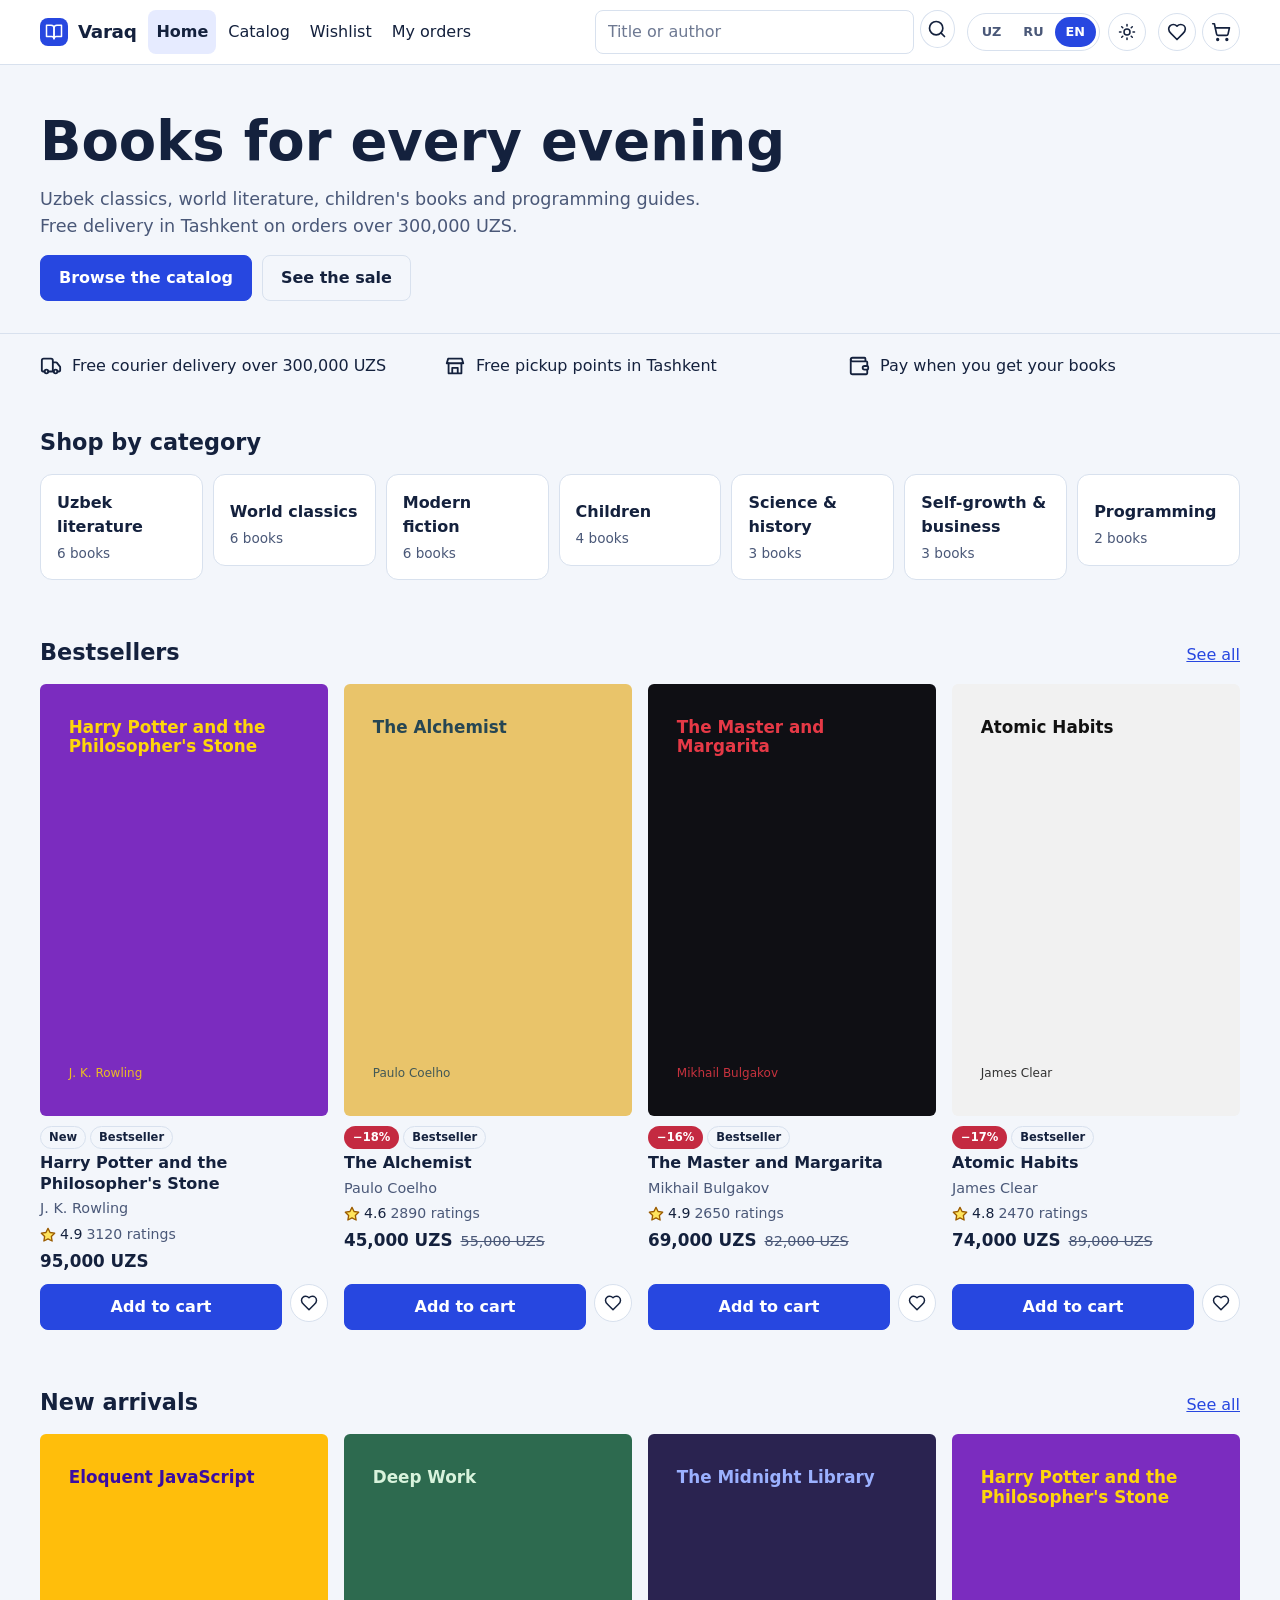
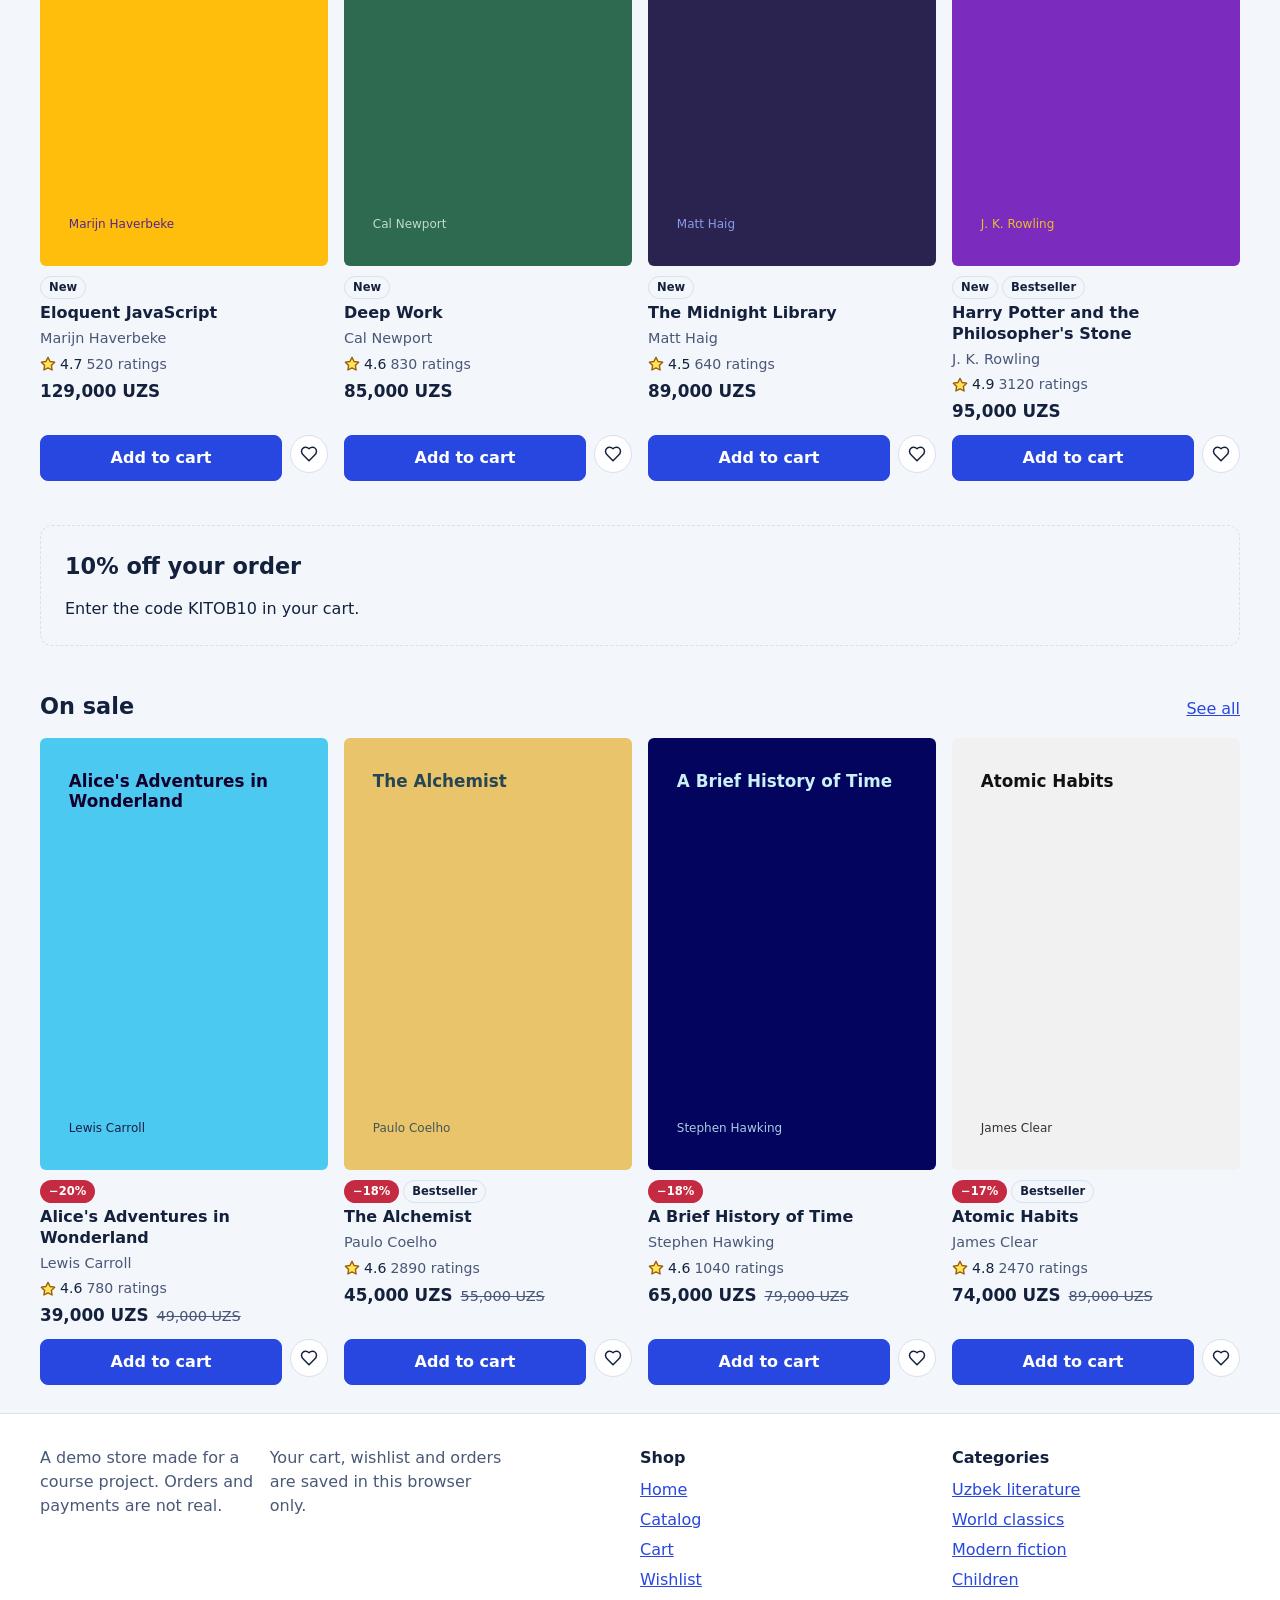
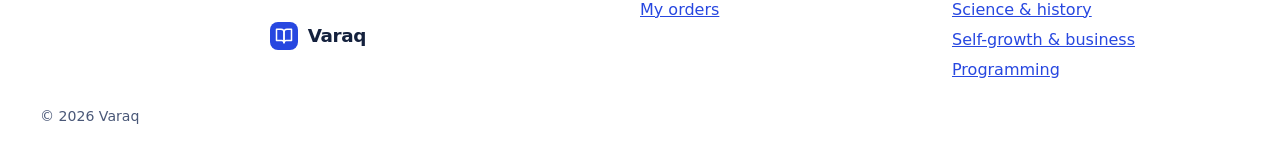
==== index.html @ 7ef41fe3 "Bookstore: 7 pages with catalog, cart, checkout, wishlist and orders (placeholder look)" ====
<!doctype html>
<html lang="en">
<head>
  <meta charset="utf-8">
  <meta name="viewport" content="width=device-width, initial-scale=1">
  <title>Varaq</title>
  <meta name="description" content="">
  <meta name="theme-color" content="#f3f6fb">
  <link rel="icon" href="favicon.svg" type="image/svg+xml">
  <!-- Apply the saved theme before the page is drawn, so it never flashes. -->
  <script>
    window.APP_NS = "bookstore";
    try {
      var savedTheme = localStorage.getItem("bookstore:theme");
      document.documentElement.setAttribute("data-theme", savedTheme || (matchMedia("(prefers-color-scheme: dark)").matches ? "dark" : "light"));
    } catch (e) {}
  </script>
  <link rel="stylesheet" href="css/base.css">
  <link rel="stylesheet" href="css/site.css">
  <script defer src="js/core.js"></script>
  <script defer src="js/lang.js"></script>
  <script defer src="js/books.js"></script>
  <script defer src="js/shop.js"></script>
  <script defer src="js/layout.js"></script>
  <script defer src="js/pages/home.js"></script>
</head>
<body data-page="home">
  <a class="skip-link" href="#main" data-i18n="skip">Skip to content</a>
  <header id="site-header" class="site-header"></header>

  <main id="main" tabindex="-1">
    <section class="hero">
      <div class="container hero-inner">
        <h1 data-i18n="home.heroTitle"></h1>
        <p id="heroText" class="hero-text"></p>
        <div class="hero-actions">
          <a class="btn" href="catalog.html" data-i18n="home.browse"></a>
          <a class="btn btn-ghost" href="catalog.html?sale=1" data-i18n="home.seeSale"></a>
        </div>
      </div>
    </section>

    <section class="container perks" aria-labelledby="perksTitle">
      <h2 id="perksTitle" class="visually-hidden" data-i18n="home.perksTitle"></h2>
      <ul id="perks" class="perk-list"></ul>
    </section>

    <section class="container section" aria-labelledby="catsTitle">
      <h2 id="catsTitle" data-i18n="home.cats"></h2>
      <ul id="cats" class="cat-grid"></ul>
    </section>

    <section class="container section" aria-labelledby="bestTitle">
      <div class="section-head">
        <h2 id="bestTitle" data-i18n="home.best"></h2>
        <a href="catalog.html?sort=popular" aria-describedby="bestTitle" data-i18n="home.seeAll"></a>
      </div>
      <div id="best"></div>
    </section>

    <section class="container section" aria-labelledby="newTitle">
      <div class="section-head">
        <h2 id="newTitle" data-i18n="home.new"></h2>
        <a href="catalog.html?sort=newest" aria-describedby="newTitle" data-i18n="home.seeAll"></a>
      </div>
      <div id="new"></div>
    </section>

    <section class="container section promo" aria-labelledby="promoTitle">
      <h2 id="promoTitle" data-i18n="home.promoTitle"></h2>
      <p id="promoText"></p>
    </section>

    <section class="container section" aria-labelledby="saleTitle">
      <div class="section-head">
        <h2 id="saleTitle" data-i18n="home.sale"></h2>
        <a href="catalog.html?sale=1" aria-describedby="saleTitle" data-i18n="home.seeAll"></a>
      </div>
      <div id="sale"></div>
    </section>

    <section id="recentSection" class="container section" aria-labelledby="recentTitle" hidden>
      <h2 id="recentTitle" data-i18n="home.recent"></h2>
      <div id="recent"></div>
    </section>
  </main>

  <footer id="site-footer" class="site-footer"></footer>
  <div id="toasts" class="toast-host"></div>
</body>
</html>
---- css/base.css ----
/* ==========================================================
   base.css — shared foundation (tokens, reset, controls,
   buttons, form fields, dialog, toast). Reused on every site.
   ========================================================== */

:root {
  --font-display: "Unbounded", "Onest", system-ui, sans-serif;
  --font-body: "Onest", system-ui, -apple-system, "Segoe UI", Roboto, sans-serif;

  --bg: #f3f6fb;
  --surface: #ffffff;
  --ink: #14213d;
  --ink-2: #4a5878;
  --line: #d8e1ee;
  --grid: #e3eaf4;
  --accent: #2747e0;
  --accent-ink: #ffffff;
  --accent-soft: #e6ebff;
  --hl: #ffe45c;
  --hl-ink: #14213d;
  --danger: #c42a41;
  --ok: #12805c;
  --warn: #9a5b00;

  --radius: 12px;
  --radius-sm: 8px;
  --shadow: 0 2px 0 var(--line);
  --ease: cubic-bezier(0.2, 0.7, 0.2, 1);
  color-scheme: light;
}

:root[data-theme="dark"] {
  --bg: #0c1226;
  --surface: #141c36;
  --ink: #e8eeff;
  --ink-2: #9aa8cc;
  --line: #27345c;
  --grid: #162040;
  --accent: #7c9bff;
  --accent-ink: #0c1226;
  --accent-soft: #1d2a55;
  --hl: #ffe45c;
  --hl-ink: #14213d;
  --danger: #ff8091;
  --ok: #4ade9f;
  --warn: #ffc266;
  color-scheme: dark;
}

*,
*::before,
*::after { box-sizing: border-box; }

html { -webkit-text-size-adjust: 100%; }

body {
  margin: 0;
  min-height: 100vh;
  font-family: var(--font-body);
  font-size: 1rem;
  line-height: 1.5;
  color: var(--ink);
  background-color: var(--bg);
  /* notebook grid */
  background-image:
    linear-gradient(var(--grid) 1px, transparent 1px),
    linear-gradient(90deg, var(--grid) 1px, transparent 1px);
  background-size: 28px 28px;
  transition: background-color 0.25s var(--ease), color 0.25s var(--ease);
}

h1, h2, h3, p { margin: 0; }
button, input, select, textarea { font: inherit; color: inherit; }
button { cursor: pointer; }
ul { margin: 0; padding: 0; list-style: none; }

:focus-visible {
  outline: 3px solid var(--accent);
  outline-offset: 2px;
  border-radius: 6px;
}

.visually-hidden {
  position: absolute !important;
  width: 1px; height: 1px;
  margin: -1px; padding: 0;
  overflow: hidden;
  clip: rect(0 0 0 0);
  white-space: nowrap;
  border: 0;
}

.container {
  width: min(100% - 40px, 760px);
  margin-inline: auto;
}

/* ---------- top bar: brand + language + theme ---------- */
.topbar {
  display: flex;
  align-items: center;
  justify-content: space-between;
  gap: 12px;
  padding-block: 18px;
}

.brand {
  font-family: var(--font-display);
  font-weight: 700;
  font-size: 1.15rem;
  letter-spacing: -0.02em;
  display: inline-flex;
  align-items: center;
  gap: 10px;
}

.brand-mark {
  width: 28px; height: 28px;
  display: grid; place-items: center;
  background: var(--accent);
  color: var(--accent-ink);
  border-radius: 8px;
}

.controls { display: flex; align-items: center; gap: 10px; }

.seg {
  display: inline-flex;
  padding: 3px;
  background: var(--surface);
  border: 1.5px solid var(--line);
  border-radius: 999px;
}

.seg button {
  border: 0;
  background: transparent;
  padding: 5px 11px;
  border-radius: 999px;
  font-size: 0.8rem;
  font-weight: 600;
  color: var(--ink-2);
  transition: background-color 0.2s var(--ease), color 0.2s var(--ease);
}

.seg button:hover { color: var(--ink); }

.seg button[aria-pressed="true"] {
  background: var(--accent);
  color: var(--accent-ink);
}

.icon-btn {
  width: 38px; height: 38px;
  display: grid; place-items: center;
  background: var(--surface);
  border: 1.5px solid var(--line);
  border-radius: 50%;
  color: var(--ink);
  transition: border-color 0.2s var(--ease), transform 0.2s var(--ease);
}
.icon-btn:hover { border-color: var(--accent); }
.icon-btn:active { transform: scale(0.94); }

/* theme icon swaps with the active theme */
.icon-btn .i-moon { display: none; }
:root[data-theme="dark"] .icon-btn .i-sun { display: none; }
:root[data-theme="dark"] .icon-btn .i-moon { display: block; }

/* ---------- buttons ---------- */
.btn {
  display: inline-flex;
  align-items: center;
  justify-content: center;
  gap: 8px;
  padding: 10px 18px;
  min-height: 44px;
  border: 1.5px solid var(--accent);
  background: var(--accent);
  color: var(--accent-ink);
  font-weight: 600;
  border-radius: var(--radius-sm);
  transition: transform 0.15s var(--ease), filter 0.2s var(--ease);
}
.btn:hover { filter: brightness(1.08); }
.btn:active { transform: translateY(1px); }

.btn-ghost {
  background: transparent;
  color: var(--ink);
  border-color: var(--line);
}
.btn-ghost:hover { border-color: var(--accent); filter: none; }

.btn-danger-ghost {
  background: transparent;
  color: var(--danger);
  border-color: var(--line);
}
.btn-danger-ghost:hover { border-color: var(--danger); filter: none; }

/* ---------- form fields ---------- */
.field { display: grid; gap: 6px; min-width: 0; }
.field > span, .field > label {
  font-size: 0.85rem;
  font-weight: 600;
  color: var(--ink-2);
}

.input, .select {
  width: 100%;
  min-height: 44px;
  padding: 9px 12px;
  background: var(--surface);
  color: var(--ink);
  border: 1.5px solid var(--line);
  border-radius: var(--radius-sm);
  transition: border-color 0.2s var(--ease), box-shadow 0.2s var(--ease);
}
.input::placeholder { color: var(--ink-2); opacity: 0.8; }
.input:hover, .select:hover { border-color: var(--ink-2); }
.input:focus-visible, .select:focus-visible {
  outline: none;
  border-color: var(--accent);
  box-shadow: 0 0 0 3px var(--accent-soft);
}
.input[aria-invalid="true"] { border-color: var(--danger); }

.field-error {
  min-height: 1.2em;
  font-size: 0.85rem;
  color: var(--danger);
  font-weight: 500;
}

/* ---------- dialog ---------- */
dialog {
  width: min(92vw, 480px);
  padding: 22px;
  color: var(--ink);
  background: var(--surface);
  border: 1.5px solid var(--line);
  border-radius: 16px;
  box-shadow: 0 24px 60px rgba(8, 14, 40, 0.35);
}
dialog::backdrop { background: rgba(8, 14, 40, 0.55); }
dialog[open] { animation: pop 0.22s var(--ease); }
@keyframes pop {
  from { opacity: 0; transform: translateY(8px) scale(0.98); }
  to { opacity: 1; transform: none; }
}

/* ---------- toast ---------- */
.toast-host {
  position: fixed;
  inset: auto 0 20px 0;
  display: grid;
  justify-items: center;
  gap: 8px;
  padding-inline: 16px;
  pointer-events: none;
  z-index: 50;
}
.toast {
  display: inline-flex;
  align-items: center;
  gap: 14px;
  padding: 10px 12px 10px 16px;
  background: var(--ink);
  color: var(--bg);
  border-radius: 10px;
  font-size: 0.92rem;
  pointer-events: auto;
  box-shadow: 0 10px 30px rgba(8, 14, 40, 0.3);
  animation: pop 0.22s var(--ease);
}
.toast button {
  background: transparent;
  border: 0;
  padding: 4px 8px;
  font-weight: 700;
  color: var(--hl);
  border-radius: 6px;
}

@media (prefers-reduced-motion: reduce) {
  *, *::before, *::after {
    animation-duration: 0.001ms !important;
    transition-duration: 0.001ms !important;
  }
}
---- css/site.css ----
/* ==========================================================
   site.css — PLACEHOLDER LAYOUT for the bookstore.
   Only structure (grids, spacing, responsive behaviour) so every page is
   usable and testable. Colours, fonts and the real look come from the
   design brief later; base.css tokens are placeholders too.
   ========================================================== */

body { background-image: none; }

.container { width: min(100% - 32px, 1200px); }
.page { padding-block: 24px 56px; }
.page h1 { font-size: clamp(1.6rem, 4vw, 2.2rem); margin-bottom: 16px; }
.hint { font-size: 0.88rem; color: var(--ink-2); }
a { color: var(--accent); }
.btn { text-decoration: none; }
.btn:disabled { opacity: 0.5; cursor: not-allowed; filter: none; }
.btn-block { width: 100%; }
.btn-small { min-height: 36px; padding: 6px 12px; font-size: 0.9rem; }
.btn-danger { background: var(--danger); border-color: var(--danger); color: #fff; }
.icon-btn:disabled { opacity: 0.45; cursor: not-allowed; }
fieldset { border: 0; margin: 0; padding: 0; min-width: 0; }
legend { font-weight: 700; padding: 0; margin-bottom: 8px; }

.skip-link {
  position: absolute; left: 12px; top: -60px; z-index: 100;
  padding: 10px 14px; background: var(--accent); color: var(--accent-ink); border-radius: 8px;
}
.skip-link:focus { top: 12px; }

/* ---------- header ---------- */
.site-header { border-bottom: 1px solid var(--line); background: var(--surface); position: sticky; top: 0; z-index: 20; }
/* Small phones: brand + cart/menu, then search; menu opens nav + language/theme.
   From 480px: language/theme move up into the first row.
   From 960px: everything in one row, no menu button. */
.header-bar {
  display: grid; grid-template-columns: auto 1fr; grid-template-areas: "brand tools" "search search" "nav nav" "prefs prefs";
  align-items: center; gap: 10px 12px; padding-block: 10px;
}
.brand { grid-area: brand; text-decoration: none; color: var(--ink); }
.header-search { grid-area: search; display: flex; gap: 6px; }
.header-search .input { min-height: 40px; }
.header-tools { grid-area: tools; display: flex; justify-content: flex-end; align-items: center; gap: 6px; }
.header-prefs { grid-area: prefs; display: none; align-items: center; gap: 8px; }
.menu-open .header-prefs { display: flex; }
@media (min-width: 480px) {
  .header-bar { grid-template-columns: auto 1fr auto; grid-template-areas: "brand prefs tools" "search search search" "nav nav nav"; }
  .header-prefs, .menu-open .header-prefs { display: flex; justify-content: flex-end; }
}
.badge-link { position: relative; text-decoration: none; }
.badge {
  position: absolute; top: -4px; right: -4px; min-width: 18px; height: 18px; padding: 0 5px;
  border-radius: 9px; background: var(--accent); color: var(--accent-ink); font-size: 0.7rem; font-weight: 700;
  display: grid; place-items: center;
}
.badge:empty { display: none; }
.badge-link[aria-current="page"] { border-color: var(--accent); }

#themeToggle .icon-moon { display: none; }
:root[data-theme="dark"] #themeToggle .icon-sun { display: none; }
:root[data-theme="dark"] #themeToggle .icon-moon { display: block; }
.menu-btn .icon-x { display: none; }
.menu-open .menu-btn .icon-menu { display: none; }
.menu-open .menu-btn .icon-x { display: block; }
.site-nav { display: none; grid-area: nav; }
.menu-open .site-nav { display: block; }
.site-nav ul { display: grid; gap: 2px; }
.site-nav a { display: block; padding: 10px 8px; text-decoration: none; color: var(--ink); border-radius: 8px; }
.site-nav a[aria-current="page"] { font-weight: 700; background: var(--accent-soft); }

@media (min-width: 960px) {
  .header-bar { grid-template-columns: auto auto 1fr auto auto; grid-template-areas: "brand nav search prefs tools"; }
  .site-nav { display: block; }
  .site-nav ul { display: flex; gap: 4px; }
  .menu-btn { display: none; }
  .header-search { max-width: 360px; justify-self: end; width: 100%; }
}

/* ---------- footer ---------- */
.site-footer { border-top: 1px solid var(--line); background: var(--surface); padding-block: 32px 20px; }
.footer-grid { display: grid; gap: 24px; }
.footer-grid h2 { font-size: 1rem; margin-bottom: 8px; }
.footer-grid ul { display: grid; gap: 6px; }
.footer-about { display: grid; gap: 8px; color: var(--ink-2); max-width: 46ch; }
.footer-copy { margin-top: 24px; color: var(--ink-2); font-size: 0.88rem; }
@media (min-width: 720px) { .footer-grid { grid-template-columns: 2fr 1fr 1fr; } }

/* ---------- covers and cards ---------- */
.cover {
  aspect-ratio: 2 / 3; display: flex; flex-direction: column; justify-content: space-between;
  padding: 12% 10%; background: var(--c1); color: var(--c2); border-radius: 6px; overflow: hidden;
  font-weight: 700; line-height: 1.15;
}
.cover-title { font-size: 1.05rem; overflow-wrap: anywhere; }
.cover-author { font-size: 0.75rem; font-weight: 500; opacity: 0.85; }
.cover-sm { width: 64px; padding: 8px; border-radius: 4px; }
.cover-sm .cover-title { font-size: 0.55rem; }
.cover-sm .cover-author { display: none; }
.cover-lg .cover-title { font-size: clamp(1.3rem, 4vw, 1.9rem); }
.cover-lg .cover-author { font-size: 0.95rem; }

.book-grid { display: grid; grid-template-columns: repeat(auto-fill, minmax(160px, 1fr)); gap: 20px 16px; }
.book-row { grid-template-columns: repeat(2, minmax(0, 1fr)); }
@media (min-width: 720px) { .book-row { grid-template-columns: repeat(4, minmax(0, 1fr)); } }
.card { display: flex; flex-direction: column; gap: 10px; height: 100%; }
.card-cover, .line-cover { display: block; text-decoration: none; }
.card-body { display: grid; gap: 4px; flex: 1; align-content: start; }
.card-title { font-size: 1rem; line-height: 1.3; }
.card-title a { color: var(--ink); text-decoration: none; }
.card-title a:hover { text-decoration: underline; }
.card-author { color: var(--ink-2); font-size: 0.9rem; }
.card-actions { display: flex; gap: 8px; }
.card-actions .btn-add { flex: 1; padding-inline: 10px; }
.btn-add.is-in-cart { background: transparent; color: var(--accent); }
.btn-wish.is-on .icon-heart { fill: currentColor; color: var(--danger); }

.rating { display: flex; align-items: center; gap: 4px; font-size: 0.88rem; }
.rating .icon-star { fill: var(--hl); color: var(--warn); }
.rating-count { color: var(--ink-2); }
.price { display: flex; flex-wrap: wrap; align-items: baseline; gap: 8px; }
.price-now { font-weight: 700; font-size: 1.05rem; }
.price-old { color: var(--ink-2); font-size: 0.9rem; }
.tags { display: flex; flex-wrap: wrap; gap: 4px; }
.tag { font-size: 0.72rem; font-weight: 700; padding: 2px 8px; border-radius: 999px; border: 1px solid var(--line); }
.tag-sale { background: var(--danger); color: #fff; border-color: transparent; }

/* ---------- home ---------- */
.hero { padding-block: 48px 32px; border-bottom: 1px solid var(--line); }
.hero-inner { display: grid; gap: 16px; justify-items: start; }
.hero h1 { font-size: clamp(2rem, 7vw, 3.4rem); line-height: 1.05; }
.hero-text { font-size: 1.1rem; color: var(--ink-2); max-width: 60ch; }
.hero-actions { display: flex; flex-wrap: wrap; gap: 10px; }
.perks { padding-block: 20px; }
.perk-list { display: grid; gap: 12px; }
.perk-list li { display: flex; gap: 10px; align-items: center; }
@media (min-width: 720px) { .perk-list { grid-template-columns: repeat(3, 1fr); } }
.section { padding-block: 28px; }
.section h2 { font-size: 1.4rem; margin-bottom: 14px; }
.section-head { display: flex; justify-content: space-between; align-items: baseline; gap: 12px; }
.cat-grid { display: grid; grid-template-columns: repeat(auto-fill, minmax(150px, 1fr)); gap: 10px; }
.cat-tile {
  display: grid; gap: 4px; padding: 16px; min-height: 92px; align-content: end;
  border: 1.5px solid var(--line); border-radius: var(--radius); text-decoration: none; color: var(--ink); background: var(--surface);
}
.cat-tile:hover { border-color: var(--accent); }
.cat-name { font-weight: 700; }
.cat-count { font-size: 0.85rem; color: var(--ink-2); }
.promo { border: 1.5px dashed var(--line); border-radius: var(--radius); padding: 24px; margin-block: 16px; }

/* ---------- catalog ---------- */
.catalog { display: grid; gap: 16px; }
.filters { display: none; }
.filters-open .filters { display: block; }
.filters-title { font-size: 1.1rem; margin-bottom: 12px; }
.filter-form { display: grid; gap: 20px; }
.check-list { display: grid; gap: 6px; }
.check { display: flex; align-items: center; gap: 8px; min-height: 32px; cursor: pointer; }
.check input { width: 18px; height: 18px; accent-color: var(--accent); margin: 0; flex: none; }
.check-count { margin-left: auto; color: var(--ink-2); font-size: 0.85rem; }
.price-range { display: grid; grid-template-columns: 1fr 1fr; gap: 10px; }
.count-pill:not(:empty) { min-width: 22px; padding: 0 6px; border-radius: 11px; background: var(--accent); color: var(--accent-ink); font-size: 0.78rem; }
.results-bar { display: flex; flex-wrap: wrap; justify-content: space-between; align-items: end; gap: 12px; margin-bottom: 16px; }
.results-count { font-weight: 600; }
.sort-field { min-width: 200px; }
.pager { display: flex; flex-wrap: wrap; justify-content: center; gap: 6px; margin-top: 28px; }
.pager-num[aria-current="page"] { background: var(--accent); color: var(--accent-ink); border-color: var(--accent); }
.empty { display: grid; gap: 12px; justify-items: start; padding: 32px 0; }
@media (min-width: 900px) {
  .catalog { grid-template-columns: 250px 1fr; align-items: start; gap: 32px; }
  .filters-toggle { display: none; }
  .filters { display: block; position: sticky; top: 90px; }
}

/* ---------- book page ---------- */
.crumbs ol { display: flex; flex-wrap: wrap; gap: 6px; list-style: none; padding: 0; margin: 0 0 20px; font-size: 0.9rem; }
.crumbs li + li::before { content: "/"; margin-right: 6px; color: var(--ink-2); }
.crumbs [aria-current] { color: var(--ink-2); }
.book-layout { display: grid; gap: 24px; }
.book-cover { max-width: min(240px, 70%); }
.book-info { display: grid; gap: 10px; align-content: start; }
.book-title { font-size: clamp(1.6rem, 5vw, 2.4rem); line-height: 1.1; margin: 0; }
.book-author { font-size: 1.1rem; color: var(--ink-2); }
.book-info .price-now { font-size: 1.5rem; }
.save { color: var(--ok); font-weight: 600; }
.stock { font-weight: 600; }
.stock.is-low { color: var(--warn); }
.stock.is-out { color: var(--danger); }
.stock.is-ok { color: var(--ok); }
.buy-box { display: flex; flex-wrap: wrap; align-items: end; gap: 12px; margin-top: 6px; }
.stepper { display: flex; align-items: center; gap: 6px; }
.qty-input { width: 64px; text-align: center; }
.in-cart-note:empty { display: none; }
.book-perks { display: grid; gap: 8px; margin-top: 8px; color: var(--ink-2); }
.book-perks li { display: flex; gap: 8px; align-items: center; }
.book-more { display: grid; gap: 24px; margin-top: 32px; }
.book-more h2 { font-size: 1.25rem; margin-bottom: 10px; }
.book-about p { max-width: 65ch; font-size: 1.05rem; }
.book-details dl, .order-facts { display: grid; gap: 8px; margin: 0; }
.book-details dl > div, .order-facts > div { display: grid; grid-template-columns: minmax(0, 8rem) minmax(0, 1fr); gap: 12px; }
.book-details dt, .order-facts dt { color: var(--ink-2); }
.book-details dd, .order-facts dd { margin: 0; }
@media (min-width: 720px) {
  .book-layout { grid-template-columns: 300px 1fr; gap: 40px; }
  .book-cover { max-width: 300px; }
  .book-more { grid-template-columns: 2fr 1fr; }
}

/* ---------- cart and checkout ---------- */
.notice { padding: 12px 14px; border: 1.5px solid var(--warn); border-radius: var(--radius-sm); margin-bottom: 16px; }
.notice-ok { border-color: var(--ok); }
.cart-layout, .checkout-layout { display: grid; grid-template-columns: minmax(0, 1fr); gap: 28px; }
.promo-row .input { min-width: 0; }
.items-title { font-size: 1.1rem; margin-bottom: 12px; }
.cart-lines { display: grid; gap: 0; border-top: 1px solid var(--line); }
.cart-line {
  display: grid; grid-template-columns: 64px 1fr auto; grid-template-areas: "cover info remove" "cover stepper total";
  gap: 8px 14px; padding-block: 16px; border-bottom: 1px solid var(--line); align-items: center;
}
.line-cover { grid-area: cover; align-self: start; }
.line-info { grid-area: info; display: grid; gap: 2px; }
.line-title { font-size: 1rem; }
.line-title a { color: var(--ink); text-decoration: none; }
.line-author, .line-each { font-size: 0.88rem; color: var(--ink-2); }
.cart-line .stepper { grid-area: stepper; }
.line-total { grid-area: total; font-weight: 700; text-align: right; }
.line-remove { grid-area: remove; justify-self: end; }
/* Narrow phones: the stepper goes under the cover so the total fits. */
@media (max-width: 560px) {
  .cart-line { grid-template-areas: "cover info remove" "stepper stepper total"; }
}
.back-link { display: inline-block; margin-top: 16px; }
.summary { display: grid; gap: 14px; align-content: start; padding: 20px; border: 1.5px solid var(--line); border-radius: var(--radius); background: var(--surface); }
.summary h2 { font-size: 1.2rem; }
.free-bar progress { width: 100%; height: 8px; accent-color: var(--accent); }
.free-yes { display: flex; gap: 6px; align-items: center; color: var(--ok); font-weight: 600; }
.promo-form { display: grid; gap: 6px; }
.promo-form label { font-weight: 600; font-size: 0.9rem; }
.promo-row { display: flex; gap: 8px; }
.field-msg.is-error { color: var(--danger); }
.field-msg.is-ok { color: var(--ok); }
.applied-promo:empty { display: none; }
.applied-inner { display: grid; gap: 6px; justify-items: start; }
.warn { color: var(--warn); }
.totals { display: grid; gap: 8px; margin: 0; }
.totals > div { display: flex; justify-content: space-between; gap: 12px; }
.totals dd { margin: 0; font-weight: 600; }
.totals .is-total { padding-top: 10px; border-top: 1px solid var(--line); font-size: 1.15rem; font-weight: 700; }
.mini-lines { display: grid; gap: 8px; }
.mini-lines li { display: grid; grid-template-columns: minmax(0, 1fr) auto auto; gap: 10px; font-size: 0.92rem; }
.book-details dd, .order-facts dd, .mini-title { overflow-wrap: anywhere; }
.mini-qty { color: var(--ink-2); }
.mini-total { text-align: right; min-width: 7ch; }
@media (min-width: 900px) {
  .cart-layout, .checkout-layout { grid-template-columns: minmax(0, 1fr) 360px; align-items: start; gap: 40px; }
  .summary { position: sticky; top: 90px; }
}

.co-form { display: grid; gap: 28px; }
.co-section { display: grid; gap: 14px; }
.co-section > legend { font-size: 1.2rem; }
.radio-group { display: grid; gap: 8px; }
.radio-card {
  display: grid; grid-template-columns: auto 1fr auto; gap: 12px; align-items: center;
  padding: 12px 14px; border: 1.5px solid var(--line); border-radius: var(--radius-sm); cursor: pointer;
}
.radio-card:has(input:checked) { border-color: var(--accent); background: var(--accent-soft); }
.radio-card:has(input:disabled) { opacity: 0.55; cursor: not-allowed; }
.radio-card input { width: 18px; height: 18px; accent-color: var(--accent); margin: 0; }
.rc-main { display: grid; gap: 2px; }
.rc-name { font-weight: 600; }
.rc-price { font-weight: 700; white-space: nowrap; }
textarea.input { resize: vertical; }
.error-summary { padding: 14px 16px; border: 2px solid var(--danger); border-radius: var(--radius-sm); }
.error-summary p { font-weight: 700; margin-bottom: 6px; }
.error-summary ul { list-style: disc; padding-left: 20px; display: grid; gap: 4px; }
.done { display: grid; gap: 14px; justify-items: start; padding-block: 24px; }
.done h2 { font-size: 1.6rem; }

/* ---------- wishlist and orders ---------- */
.page-head { display: flex; flex-wrap: wrap; align-items: baseline; gap: 4px 16px; }
.page-sub { color: var(--ink-2); }
.page-actions { margin-bottom: 20px; }
.orders { display: grid; grid-template-columns: minmax(0, 1fr); gap: 16px; margin-bottom: 20px; }
.order { display: grid; gap: 14px; padding: 18px; border: 1.5px solid var(--line); border-radius: var(--radius); background: var(--surface); }
.order.is-new { border-color: var(--ok); }
.order-head { display: flex; flex-wrap: wrap; align-items: baseline; gap: 4px 14px; }
.order-head h2 { font-size: 1.15rem; }
.order-date { color: var(--ink-2); font-size: 0.9rem; }
.status { margin-left: auto; font-weight: 700; font-size: 0.85rem; padding: 2px 10px; border-radius: 999px; border: 1.5px solid currentColor; }
.status-processing { color: var(--warn); }
.status-shipping { color: var(--accent); }
.status-delivered { color: var(--ok); }
.status-cancelled { color: var(--ink-2); }
.order-actions { display: flex; flex-wrap: wrap; gap: 8px; }
.dialog-actions { display: flex; justify-content: flex-end; gap: 8px; margin-top: 18px; }
dialog h2 { font-size: 1.2rem; margin-bottom: 8px; }

/* Hidden must win over display rules above. */
[hidden] { display: none !important; }
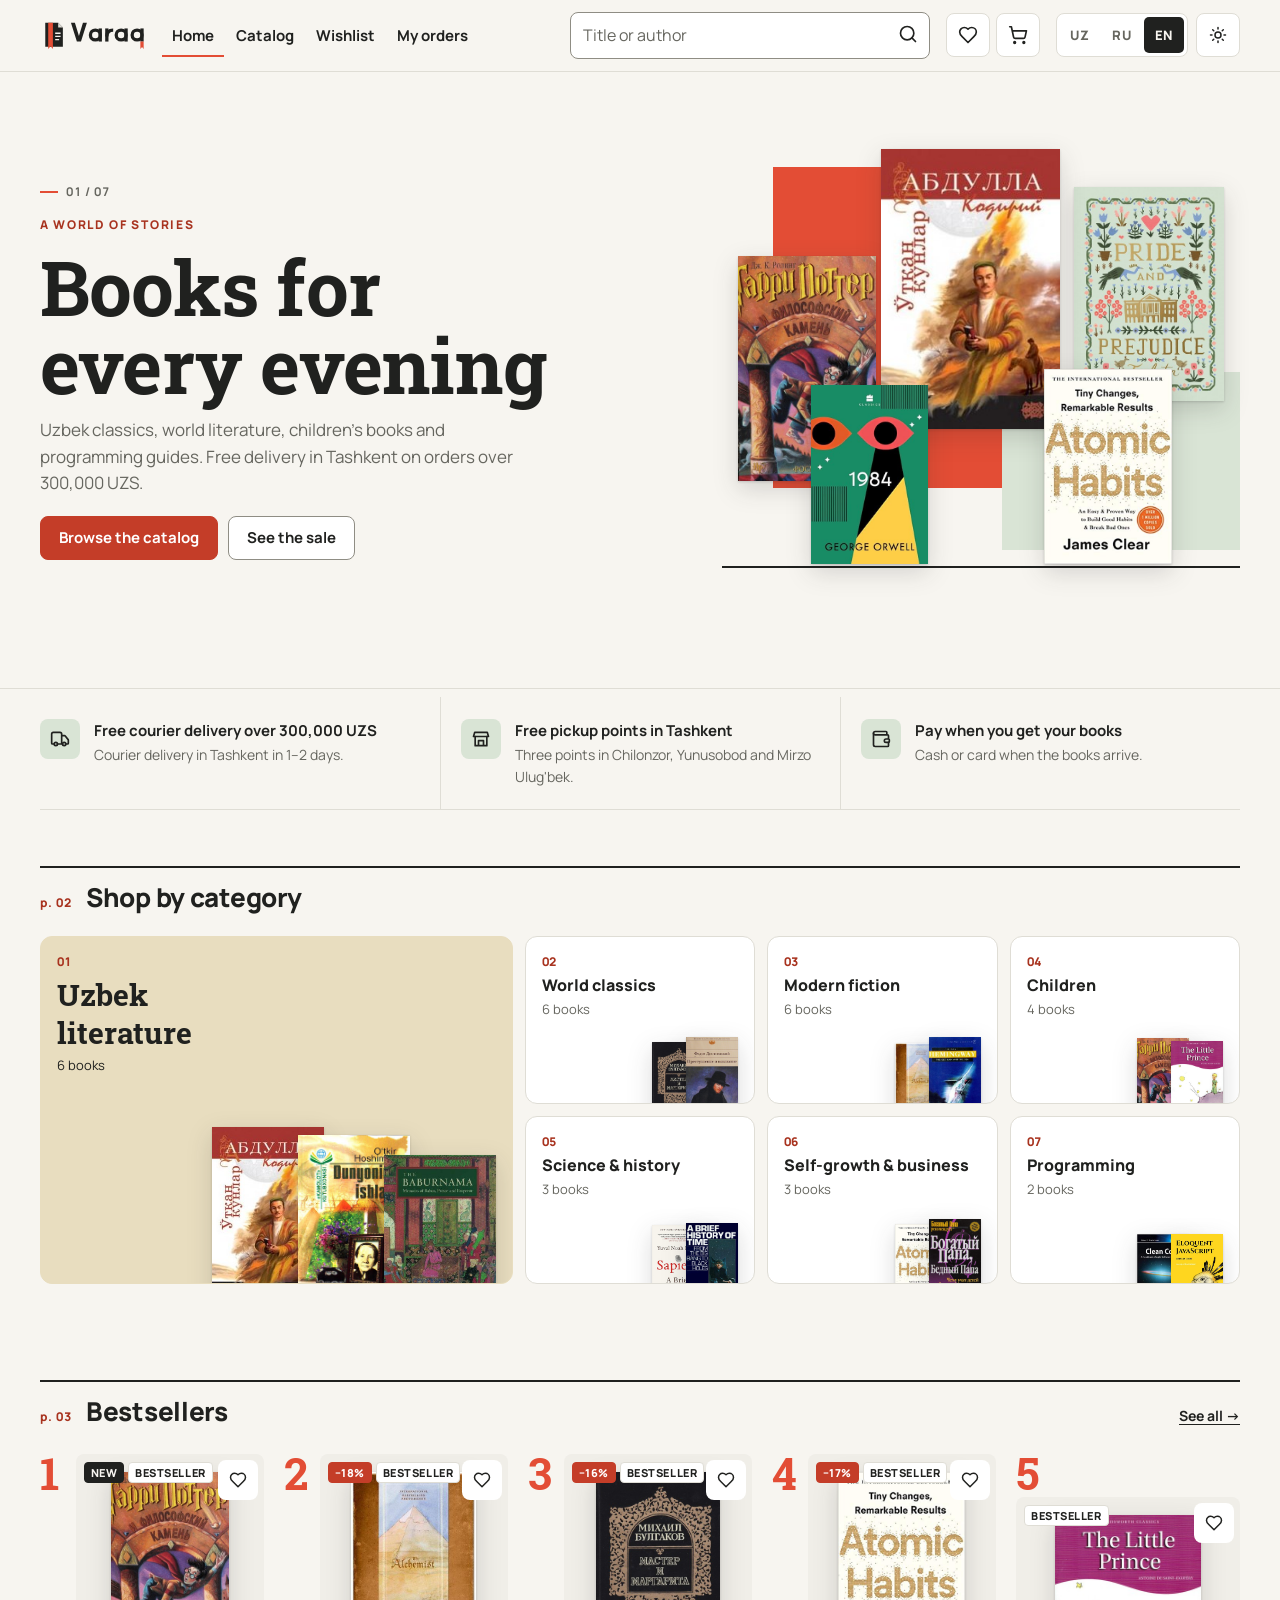
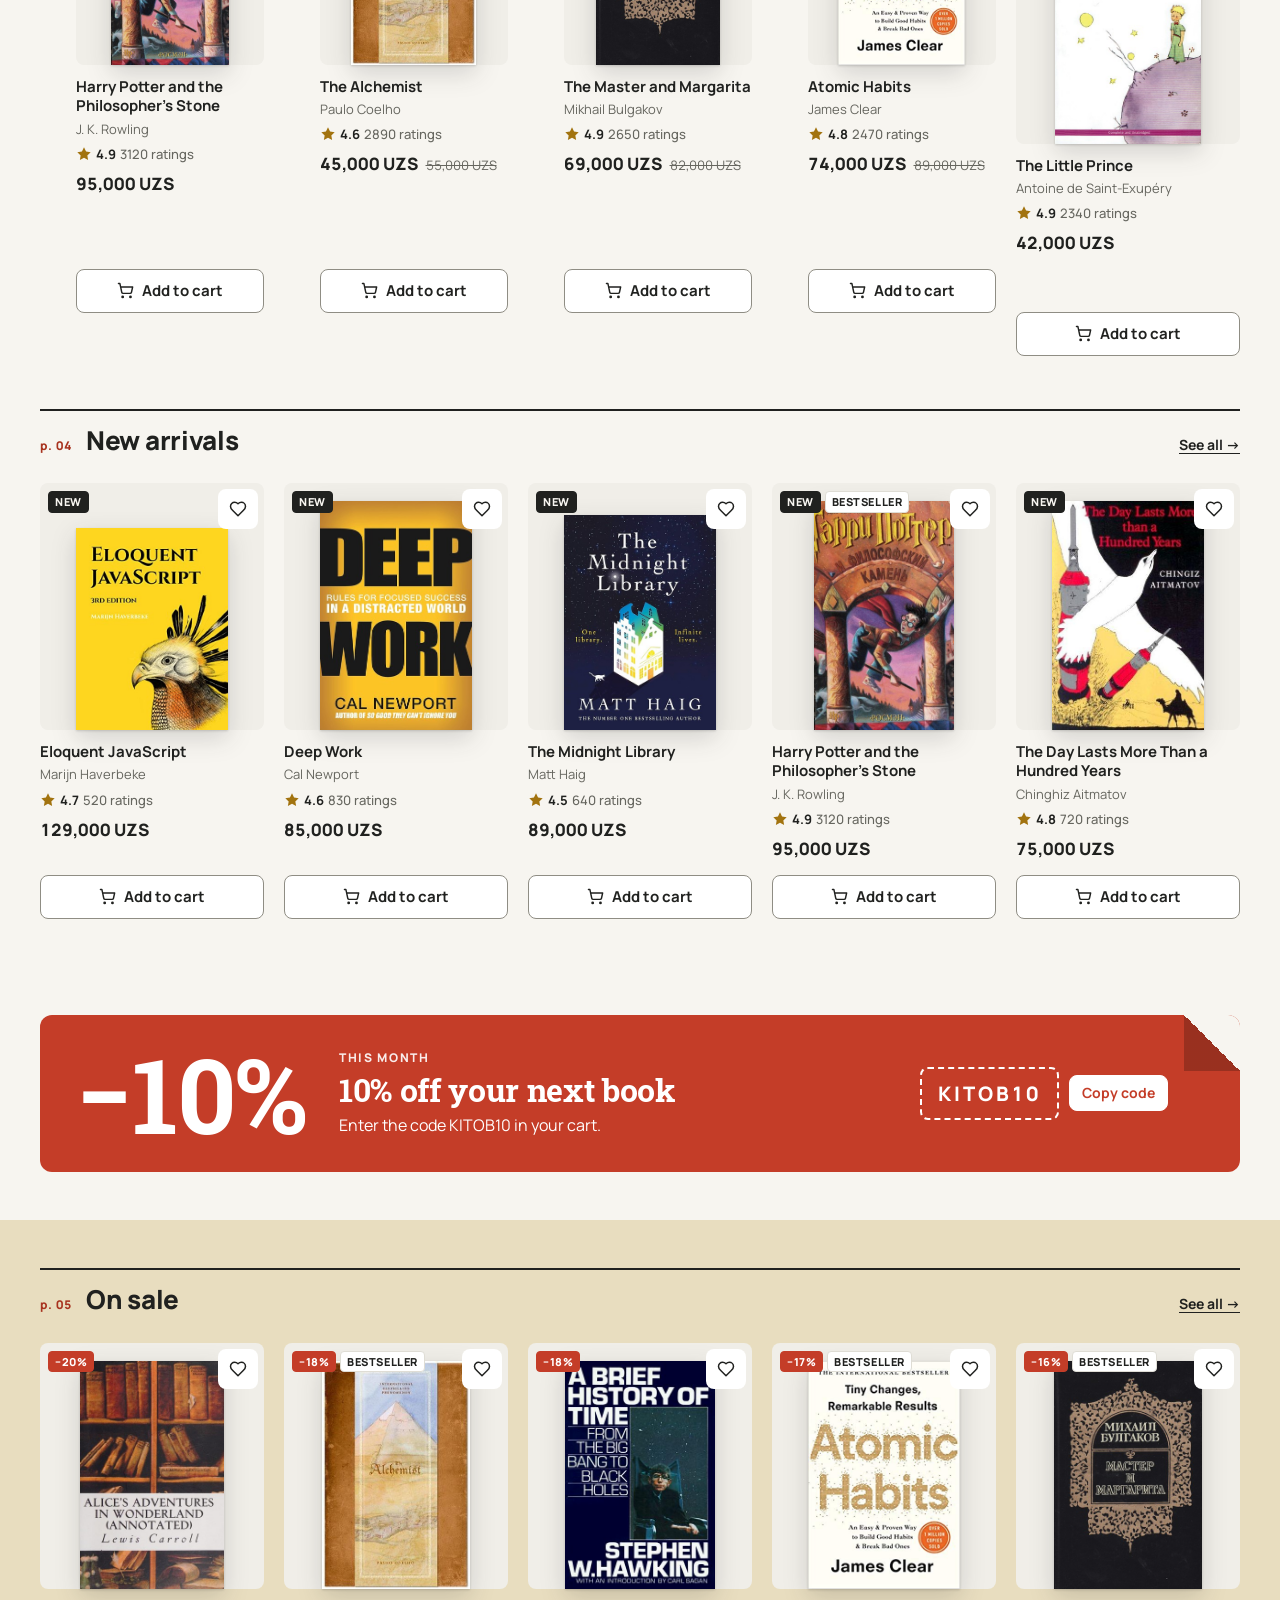
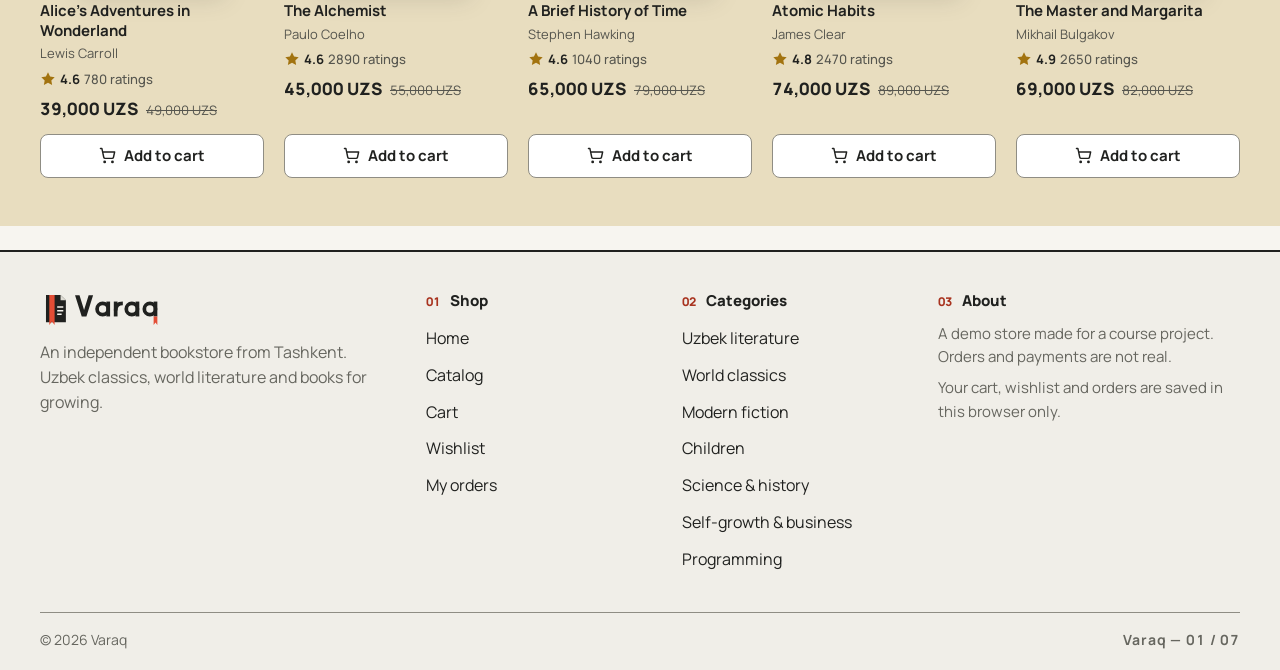
==== commit 44006e27: "Varaq redesign: brand logo, real covers, new palette and type, editorial layout on all 7 pages" ====
--- a/index.html
+++ b/index.html
@@ -5,8 +5,11 @@
   <meta name="viewport" content="width=device-width, initial-scale=1">
   <title>Varaq</title>
   <meta name="description" content="">
-  <meta name="theme-color" content="#f3f6fb">
-  <link rel="icon" href="favicon.svg" type="image/svg+xml">
+  <meta name="theme-color" content="#f7f5f0">
+  <link rel="icon" href="assets/brand/varaq-favicon.svg" type="image/svg+xml">
+  <link rel="preconnect" href="https://fonts.googleapis.com">
+  <link rel="preconnect" href="https://fonts.gstatic.com" crossorigin>
+  <link rel="stylesheet" href="https://fonts.googleapis.com/css2?family=Manrope:wght@400;500;600;700;800&family=Roboto+Slab:wght@500;600;700&display=swap">
   <!-- Apply the saved theme before the page is drawn, so it never flashes. -->
   <script>
     window.APP_NS = "bookstore";
@@ -30,13 +33,19 @@
 
   <main id="main" tabindex="-1">
     <section class="hero">
-      <div class="container hero-inner">
-        <h1 data-i18n="home.heroTitle"></h1>
-        <p id="heroText" class="hero-text"></p>
-        <div class="hero-actions">
-          <a class="btn" href="catalog.html" data-i18n="home.browse"></a>
-          <a class="btn btn-ghost" href="catalog.html?sale=1" data-i18n="home.seeSale"></a>
+      <div class="container hero-grid">
+        <div class="hero-copy">
+          <p class="folio" aria-hidden="true">01 / 07</p>
+          <p class="eyebrow" data-i18n="home.eyebrow"></p>
+          <h1 class="display hero-title" data-i18n="home.heroTitle"></h1>
+          <p id="heroText" class="hero-text"></p>
+          <div class="hero-actions">
+            <a class="btn" href="catalog.html" data-i18n="home.browse"></a>
+            <a class="btn btn-ghost" href="catalog.html?sale=1" data-i18n="home.seeSale"></a>
+          </div>
         </div>
+        <!-- A composition of real covers (decorative: the books are listed below). -->
+        <div id="heroArt" class="hero-art" aria-hidden="true"></div>
       </div>
     </section>
 
@@ -46,42 +55,63 @@
     </section>
 
     <section class="container section" aria-labelledby="catsTitle">
-      <h2 id="catsTitle" data-i18n="home.cats"></h2>
+      <div class="section-head">
+        <p class="sec-no" aria-hidden="true">p. 02</p>
+        <h2 id="catsTitle" data-i18n="home.cats"></h2>
+      </div>
       <ul id="cats" class="cat-grid"></ul>
     </section>
 
     <section class="container section" aria-labelledby="bestTitle">
       <div class="section-head">
+        <p class="sec-no" aria-hidden="true">p. 03</p>
         <h2 id="bestTitle" data-i18n="home.best"></h2>
-        <a href="catalog.html?sort=popular" aria-describedby="bestTitle" data-i18n="home.seeAll"></a>
+        <a class="see-all" href="catalog.html?sort=popular" aria-describedby="bestTitle" data-i18n="home.seeAll"></a>
       </div>
       <div id="best"></div>
     </section>
 
     <section class="container section" aria-labelledby="newTitle">
       <div class="section-head">
+        <p class="sec-no" aria-hidden="true">p. 04</p>
         <h2 id="newTitle" data-i18n="home.new"></h2>
-        <a href="catalog.html?sort=newest" aria-describedby="newTitle" data-i18n="home.seeAll"></a>
+        <a class="see-all" href="catalog.html?sort=newest" aria-describedby="newTitle" data-i18n="home.seeAll"></a>
       </div>
       <div id="new"></div>
     </section>
 
-    <section class="container section promo" aria-labelledby="promoTitle">
-      <h2 id="promoTitle" data-i18n="home.promoTitle"></h2>
-      <p id="promoText"></p>
+    <section class="container section" aria-labelledby="promoTitle">
+      <div class="promo">
+        <p class="promo-big display" aria-hidden="true">−10%</p>
+        <div class="promo-copy">
+          <p class="eyebrow promo-eyebrow" data-i18n="home.promoEyebrow"></p>
+          <h2 id="promoTitle" class="display" data-i18n="home.promoTitle"></h2>
+          <p id="promoText"></p>
+        </div>
+        <div class="promo-code">
+          <span class="coupon tabular" id="promoCode">KITOB10</span>
+          <button type="button" id="copyCode" class="btn btn-small promo-copy-btn" data-i18n="home.copyCode"></button>
+        </div>
+      </div>
     </section>
 
-    <section class="container section" aria-labelledby="saleTitle">
-      <div class="section-head">
-        <h2 id="saleTitle" data-i18n="home.sale"></h2>
-        <a href="catalog.html?sale=1" aria-describedby="saleTitle" data-i18n="home.seeAll"></a>
+    <section class="band-sale" aria-labelledby="saleTitle">
+      <div class="container section">
+        <div class="section-head">
+          <p class="sec-no" aria-hidden="true">p. 05</p>
+          <h2 id="saleTitle" data-i18n="home.sale"></h2>
+          <a class="see-all" href="catalog.html?sale=1" aria-describedby="saleTitle" data-i18n="home.seeAll"></a>
+        </div>
+        <div id="sale"></div>
       </div>
-      <div id="sale"></div>
     </section>
 
     <section id="recentSection" class="container section" aria-labelledby="recentTitle" hidden>
-      <h2 id="recentTitle" data-i18n="home.recent"></h2>
-      <div id="recent"></div>
+      <div class="section-head">
+        <p class="sec-no" aria-hidden="true">p. 06</p>
+        <h2 id="recentTitle" data-i18n="home.recent"></h2>
+      </div>
+      <ul id="recent" class="recent-strip"></ul>
     </section>
   </main>
 
--- a/css/base.css
+++ b/css/base.css
@@ -1,291 +1,260 @@
 /* ==========================================================
-   base.css — shared foundation (tokens, reset, controls,
-   buttons, form fields, dialog, toast). Reused on every site.
+   Varaq design system: tokens, reset, type, buttons, form
+   fields, dialog, toast. Layout and page parts are in site.css.
+
+   Colours follow the design brief. Values that failed WCAG AA
+   (4.5:1 for text, 3:1 for icons/borders of controls) were
+   adjusted; the brief's value is noted next to each change.
    ========================================================== */
 
+:root,
+:root[data-theme="light"] {
+  color-scheme: light;
+  --bg: #f7f5f0;
+  --surface: #ffffff;
+  --raised: #f0eee8;
+  --ink: #20211f;
+  --ink-2: #66665f;          /* brief #74746E (4.3:1 on paper, failed) */
+  --line: #dfddd5;           /* decorative rules and card borders */
+  --line-strong: #8f8d84;    /* borders of inputs and controls (3:1) */
+  --brand: #e34d35;          /* the vermilion itself: logo, shapes, large type */
+  --accent: #c43d28;         /* brief #E34D35: white text on it was 3.9:1 */
+  --accent-hover: #a8331f;   /* brief #C93D29 */
+  --accent-text: #a8331f;    /* vermilion for small text and links */
+  --on-accent: #ffffff;
+  --accent-soft: #f1ded6;
+  --highlight: #d9e4d5;
+  --danger: #b33636;         /* brief #C33E3E (4.4:1 on raised) */
+  --danger-soft: #f6e1df;
+  --ok: #2f6646;             /* brief #397452 (4.2:1 on sage) */
+  --warn: #8a581c;           /* brief #A76B27 (4.0:1) */
+  --rating: #a2730f;         /* brief #C18A24 (2.8:1 for the star icon) */
+  --sale: #c43d28;           /* brief #D94A36 (white text 4.2:1) */
+  --info: #46607c;           /* brief #536D8A (4.1:1 on blue) */
+  --sage: #d9e4d5;
+  --sand: #e8ddbf;
+  --blue: #d9e1eb;
+
+  --toast-bg: #20211f;
+  --toast-ink: #f3f0e9;
+  --toast-action: #ff8974;
+  --backdrop: rgba(32, 33, 31, 0.45);
+  --shadow-pop: 0 1px 2px rgba(32, 33, 31, 0.06), 0 12px 32px -8px rgba(32, 33, 31, 0.22);
+  --cover-shadow: drop-shadow(0 1px 1px rgba(32, 33, 31, 0.18)) drop-shadow(0 8px 12px rgba(32, 33, 31, 0.16));
+}
+
+:root[data-theme="dark"] {
+  color-scheme: dark;
+  --bg: #171918;
+  --surface: #222623;
+  --raised: #2b302c;
+  --ink: #f3f0e9;
+  --ink-2: #a5a79f;
+  --line: #3a403b;
+  --line-strong: #6f756f;
+  --brand: #ff7057;
+  --accent: #ff7057;
+  --accent-hover: #ff8974;
+  --accent-text: #ff7057;
+  --on-accent: #241a17;
+  --accent-soft: #422b27;    /* brief #49302C (accent text on it was 4.4:1) */
+  --highlight: #35483c;
+  --danger: #f07878;
+  --danger-soft: #3d2526;
+  --ok: #83be91;
+  --warn: #e2b56d;
+  --rating: #e4b956;
+  --sale: #ff7057;
+  --info: #91a9c6;
+  --sage: #35483c;
+  --sand: #4a4030;
+  --blue: #303c4a;
+
+  --toast-bg: #f3f0e9;
+  --toast-ink: #20211f;
+  --toast-action: #a8331f;
+  --backdrop: rgba(0, 0, 0, 0.6);
+  --shadow-pop: 0 1px 2px rgba(0, 0, 0, 0.3), 0 14px 36px -8px rgba(0, 0, 0, 0.6);
+  --cover-shadow: drop-shadow(0 1px 1px rgba(0, 0, 0, 0.5)) drop-shadow(0 10px 14px rgba(0, 0, 0, 0.45));
+}
+
 :root {
-  --font-display: "Unbounded", "Onest", system-ui, sans-serif;
-  --font-body: "Onest", system-ui, -apple-system, "Segoe UI", Roboto, sans-serif;
-
-  --bg: #f3f6fb;
-  --surface: #ffffff;
-  --ink: #14213d;
-  --ink-2: #4a5878;
-  --line: #d8e1ee;
-  --grid: #e3eaf4;
-  --accent: #2747e0;
-  --accent-ink: #ffffff;
-  --accent-soft: #e6ebff;
-  --hl: #ffe45c;
-  --hl-ink: #14213d;
-  --danger: #c42a41;
-  --ok: #12805c;
-  --warn: #9a5b00;
-
-  --radius: 12px;
-  --radius-sm: 8px;
-  --shadow: 0 2px 0 var(--line);
+  --font-display: "Roboto Slab", Georgia, serif;
+  --font-body: "Manrope", system-ui, -apple-system, "Segoe UI", Roboto, sans-serif;
+  --r-panel: 12px;
+  --r-card: 8px;
+  --r-ctl: 8px;
+  --r-dialog: 14px;
+  --r-tag: 4px;
+  --gutter: 16px;
   --ease: cubic-bezier(0.2, 0.7, 0.2, 1);
-  color-scheme: light;
-}
-
-:root[data-theme="dark"] {
-  --bg: #0c1226;
-  --surface: #141c36;
-  --ink: #e8eeff;
-  --ink-2: #9aa8cc;
-  --line: #27345c;
-  --grid: #162040;
-  --accent: #7c9bff;
-  --accent-ink: #0c1226;
-  --accent-soft: #1d2a55;
-  --hl: #ffe45c;
-  --hl-ink: #14213d;
-  --danger: #ff8091;
-  --ok: #4ade9f;
-  --warn: #ffc266;
-  color-scheme: dark;
-}
-
-*,
-*::before,
-*::after { box-sizing: border-box; }
-
-html { -webkit-text-size-adjust: 100%; }
-
+  --header-h: 64px;
+}
+@media (min-width: 600px) { :root { --gutter: 24px; } }
+@media (min-width: 1024px) { :root { --gutter: 40px; } }
+
+/* ---------- reset ---------- */
+*, *::before, *::after { box-sizing: border-box; }
+html { -webkit-text-size-adjust: 100%; scroll-padding-top: 140px; }
 body {
   margin: 0;
   min-height: 100vh;
   font-family: var(--font-body);
   font-size: 1rem;
-  line-height: 1.5;
+  line-height: 1.55;
   color: var(--ink);
-  background-color: var(--bg);
-  /* notebook grid */
-  background-image:
-    linear-gradient(var(--grid) 1px, transparent 1px),
-    linear-gradient(90deg, var(--grid) 1px, transparent 1px);
-  background-size: 28px 28px;
-  transition: background-color 0.25s var(--ease), color 0.25s var(--ease);
-}
-
-h1, h2, h3, p { margin: 0; }
+  background: var(--bg);
+  -webkit-font-smoothing: antialiased;
+}
+h1, h2, h3, p, dl, dd, figure { margin: 0; }
+h1, h2, h3 { line-height: 1.2; overflow-wrap: break-word; }
 button, input, select, textarea { font: inherit; color: inherit; }
 button { cursor: pointer; }
-ul { margin: 0; padding: 0; list-style: none; }
-
-:focus-visible {
-  outline: 3px solid var(--accent);
-  outline-offset: 2px;
-  border-radius: 6px;
-}
+ul, ol { margin: 0; padding: 0; list-style: none; }
+img { display: block; max-width: 100%; }
+a { color: var(--accent-text); text-underline-offset: 3px; }
+a:hover { color: var(--accent-hover); }
+fieldset { border: 0; margin: 0; padding: 0; min-width: 0; }
+legend { padding: 0; }
+[hidden] { display: none !important; }
+
+:focus-visible { outline: 3px solid var(--accent); outline-offset: 2px; border-radius: 4px; }
 
 .visually-hidden {
-  position: absolute !important;
-  width: 1px; height: 1px;
-  margin: -1px; padding: 0;
-  overflow: hidden;
-  clip: rect(0 0 0 0);
-  white-space: nowrap;
-  border: 0;
-}
-
-.container {
-  width: min(100% - 40px, 760px);
-  margin-inline: auto;
-}
-
-/* ---------- top bar: brand + language + theme ---------- */
-.topbar {
-  display: flex;
-  align-items: center;
-  justify-content: space-between;
-  gap: 12px;
-  padding-block: 18px;
-}
-
-.brand {
-  font-family: var(--font-display);
-  font-weight: 700;
-  font-size: 1.15rem;
-  letter-spacing: -0.02em;
-  display: inline-flex;
-  align-items: center;
-  gap: 10px;
-}
-
-.brand-mark {
-  width: 28px; height: 28px;
-  display: grid; place-items: center;
-  background: var(--accent);
-  color: var(--accent-ink);
-  border-radius: 8px;
-}
-
-.controls { display: flex; align-items: center; gap: 10px; }
-
-.seg {
-  display: inline-flex;
-  padding: 3px;
-  background: var(--surface);
-  border: 1.5px solid var(--line);
-  border-radius: 999px;
-}
-
-.seg button {
-  border: 0;
-  background: transparent;
-  padding: 5px 11px;
-  border-radius: 999px;
-  font-size: 0.8rem;
-  font-weight: 600;
-  color: var(--ink-2);
-  transition: background-color 0.2s var(--ease), color 0.2s var(--ease);
-}
-
-.seg button:hover { color: var(--ink); }
-
-.seg button[aria-pressed="true"] {
-  background: var(--accent);
-  color: var(--accent-ink);
-}
-
-.icon-btn {
-  width: 38px; height: 38px;
-  display: grid; place-items: center;
-  background: var(--surface);
-  border: 1.5px solid var(--line);
-  border-radius: 50%;
-  color: var(--ink);
-  transition: border-color 0.2s var(--ease), transform 0.2s var(--ease);
-}
-.icon-btn:hover { border-color: var(--accent); }
-.icon-btn:active { transform: scale(0.94); }
-
-/* theme icon swaps with the active theme */
-.icon-btn .i-moon { display: none; }
-:root[data-theme="dark"] .icon-btn .i-sun { display: none; }
-:root[data-theme="dark"] .icon-btn .i-moon { display: block; }
+  position: absolute !important; width: 1px; height: 1px; margin: -1px; padding: 0;
+  overflow: hidden; clip: rect(0 0 0 0); white-space: nowrap; border: 0;
+}
+.num, .price, .badge, .count-pill, .check-count, .qty-input, .tabular { font-variant-numeric: tabular-nums; }
+
+/* ---------- type ---------- */
+.display { font-family: var(--font-display); font-weight: 700; letter-spacing: -0.01em; }
+.eyebrow {
+  font-size: 0.75rem; font-weight: 800; letter-spacing: 0.14em; text-transform: uppercase; color: var(--accent-text);
+}
+/* "02 / 07": the page number, Varaq's signature detail (varaq = a page) */
+.folio {
+  display: inline-flex; align-items: center; gap: 8px;
+  font-size: 0.75rem; font-weight: 700; letter-spacing: 0.08em; color: var(--ink-2);
+  font-variant-numeric: tabular-nums;
+}
+.folio::before { content: ""; width: 18px; height: 2px; background: var(--brand); }
+.hint { font-size: 0.875rem; color: var(--ink-2); }
 
 /* ---------- buttons ---------- */
 .btn {
-  display: inline-flex;
-  align-items: center;
-  justify-content: center;
-  gap: 8px;
-  padding: 10px 18px;
-  min-height: 44px;
-  border: 1.5px solid var(--accent);
-  background: var(--accent);
-  color: var(--accent-ink);
-  font-weight: 600;
-  border-radius: var(--radius-sm);
-  transition: transform 0.15s var(--ease), filter 0.2s var(--ease);
-}
-.btn:hover { filter: brightness(1.08); }
+  display: inline-flex; align-items: center; justify-content: center; gap: 8px;
+  min-height: 44px; padding: 10px 18px;
+  border: 1.5px solid var(--accent); border-radius: var(--r-ctl);
+  background: var(--accent); color: var(--on-accent);
+  font-weight: 700; font-size: 0.9375rem; line-height: 1.2; text-decoration: none; text-align: center;
+  transition: background-color 0.18s var(--ease), border-color 0.18s var(--ease), color 0.18s var(--ease), transform 0.12s var(--ease);
+}
+.btn:hover { background: var(--accent-hover); border-color: var(--accent-hover); color: var(--on-accent); }
 .btn:active { transform: translateY(1px); }
-
-.btn-ghost {
-  background: transparent;
-  color: var(--ink);
-  border-color: var(--line);
-}
-.btn-ghost:hover { border-color: var(--accent); filter: none; }
-
-.btn-danger-ghost {
-  background: transparent;
-  color: var(--danger);
-  border-color: var(--line);
-}
-.btn-danger-ghost:hover { border-color: var(--danger); filter: none; }
+.btn-ghost { background: var(--surface); color: var(--ink); border-color: var(--line-strong); }
+.btn-ghost:hover { background: var(--surface); color: var(--ink); border-color: var(--ink); }
+.btn-danger { background: var(--danger); border-color: var(--danger); color: var(--surface); }
+.btn-danger:hover { background: var(--danger); border-color: var(--danger); filter: brightness(0.92); color: var(--surface); }
+.btn-danger-ghost { background: var(--danger-soft); color: var(--danger); border-color: transparent; }
+.btn-danger-ghost:hover { background: var(--danger-soft); color: var(--danger); border-color: var(--danger); }
+.btn:disabled, .btn[aria-disabled="true"] {
+  background: var(--raised); border-color: var(--line); color: var(--ink-2); cursor: not-allowed; transform: none;
+}
+.btn-block { width: 100%; }
+.btn-small { min-height: 36px; padding: 6px 12px; font-size: 0.875rem; }
+
+.icon-btn {
+  position: relative; width: 44px; height: 44px; flex: none;
+  display: inline-grid; place-items: center;
+  border: 1.5px solid var(--line); border-radius: var(--r-ctl);
+  background: var(--surface); color: var(--ink); text-decoration: none;
+  transition: border-color 0.18s var(--ease), background-color 0.18s var(--ease), color 0.18s var(--ease);
+}
+.icon-btn:hover { border-color: var(--ink); color: var(--ink); }
+.icon-btn:disabled { color: var(--ink-2); border-color: var(--line); background: var(--raised); cursor: not-allowed; }
 
 /* ---------- form fields ---------- */
 .field { display: grid; gap: 6px; min-width: 0; }
-.field > span, .field > label {
-  font-size: 0.85rem;
-  font-weight: 600;
-  color: var(--ink-2);
-}
-
+.field > label, .field > span, .field-label { font-size: 0.875rem; font-weight: 700; color: var(--ink); }
 .input, .select {
-  width: 100%;
-  min-height: 44px;
-  padding: 9px 12px;
-  background: var(--surface);
-  color: var(--ink);
-  border: 1.5px solid var(--line);
-  border-radius: var(--radius-sm);
-  transition: border-color 0.2s var(--ease), box-shadow 0.2s var(--ease);
-}
-.input::placeholder { color: var(--ink-2); opacity: 0.8; }
-.input:hover, .select:hover { border-color: var(--ink-2); }
+  width: 100%; min-height: 44px; padding: 10px 12px;
+  background: var(--surface); color: var(--ink);
+  border: 1.5px solid var(--line-strong); border-radius: var(--r-ctl);
+  transition: border-color 0.18s var(--ease), box-shadow 0.18s var(--ease);
+}
+.select {
+  appearance: none; padding-right: 38px; cursor: pointer;
+  background-image: url("data:image/svg+xml,%3Csvg xmlns='http://www.w3.org/2000/svg' width='16' height='16' fill='none' stroke='%238f8d84' stroke-width='2.2' stroke-linecap='round' stroke-linejoin='round' viewBox='0 0 24 24'%3E%3Cpath d='m6 9 6 6 6-6'/%3E%3C/svg%3E");
+  background-repeat: no-repeat; background-position: right 12px center;
+}
+.input::placeholder { color: var(--ink-2); opacity: 1; }
+.input:hover, .select:hover { border-color: var(--ink); }
 .input:focus-visible, .select:focus-visible {
-  outline: none;
-  border-color: var(--accent);
-  box-shadow: 0 0 0 3px var(--accent-soft);
-}
-.input[aria-invalid="true"] { border-color: var(--danger); }
-
-.field-error {
-  min-height: 1.2em;
-  font-size: 0.85rem;
-  color: var(--danger);
-  font-weight: 500;
-}
+  outline: none; border-color: var(--accent); box-shadow: 0 0 0 3px var(--accent-soft);
+}
+.input[aria-invalid="true"], .select[aria-invalid="true"] { border-color: var(--danger); }
+.input:disabled { background: var(--raised); color: var(--ink-2); }
+textarea.input { resize: vertical; min-height: 72px; }
+.field-error { font-size: 0.875rem; font-weight: 600; color: var(--danger); }
+.field-error:empty { display: none; }
+
+/* checkbox and radio */
+.check { display: flex; align-items: center; gap: 10px; min-height: 36px; cursor: pointer; }
+.check input, .radio-card input {
+  appearance: none; flex: none; width: 20px; height: 20px; margin: 0;
+  border: 1.5px solid var(--line-strong); background: var(--surface); border-radius: 5px;
+  display: grid; place-items: center; cursor: pointer;
+  transition: background-color 0.15s var(--ease), border-color 0.15s var(--ease);
+}
+.check input[type="radio"], .radio-card input { border-radius: 50%; }
+.check input:hover { border-color: var(--ink); }
+.check input:checked { background: var(--accent); border-color: var(--accent); }
+.check input[type="checkbox"]:checked::after {
+  content: ""; width: 10px; height: 5px; margin-top: -2px;
+  border: solid var(--on-accent); border-width: 0 0 2.5px 2.5px; transform: rotate(-45deg);
+}
+.check input[type="radio"]:checked::after, .radio-card input:checked::after {
+  content: ""; width: 8px; height: 8px; border-radius: 50%; background: var(--on-accent);
+}
+.check input:focus-visible, .radio-card input:focus-visible { outline: 3px solid var(--accent); outline-offset: 2px; }
+.check input[aria-invalid="true"] { border-color: var(--danger); }
 
 /* ---------- dialog ---------- */
 dialog {
-  width: min(92vw, 480px);
-  padding: 22px;
-  color: var(--ink);
-  background: var(--surface);
-  border: 1.5px solid var(--line);
-  border-radius: 16px;
-  box-shadow: 0 24px 60px rgba(8, 14, 40, 0.35);
-}
-dialog::backdrop { background: rgba(8, 14, 40, 0.55); }
-dialog[open] { animation: pop 0.22s var(--ease); }
-@keyframes pop {
-  from { opacity: 0; transform: translateY(8px) scale(0.98); }
-  to { opacity: 1; transform: none; }
-}
+  width: min(100vw - 32px, 440px); padding: 24px;
+  color: var(--ink); background: var(--surface);
+  border: 1px solid var(--line); border-radius: var(--r-dialog); box-shadow: var(--shadow-pop);
+}
+dialog::backdrop { background: var(--backdrop); }
+dialog[open] { animation: rise 0.22s var(--ease); }
+@keyframes rise { from { opacity: 0; transform: translateY(10px); } to { opacity: 1; transform: none; } }
+@keyframes fade { from { opacity: 0; } to { opacity: 1; } }
 
 /* ---------- toast ---------- */
 .toast-host {
-  position: fixed;
-  inset: auto 0 20px 0;
-  display: grid;
-  justify-items: center;
-  gap: 8px;
-  padding-inline: 16px;
-  pointer-events: none;
-  z-index: 50;
+  position: fixed; inset: auto 0 20px 0; z-index: 60;
+  display: grid; justify-items: center; padding-inline: 16px; pointer-events: none;
 }
 .toast {
-  display: inline-flex;
-  align-items: center;
-  gap: 14px;
-  padding: 10px 12px 10px 16px;
-  background: var(--ink);
-  color: var(--bg);
-  border-radius: 10px;
-  font-size: 0.92rem;
-  pointer-events: auto;
-  box-shadow: 0 10px 30px rgba(8, 14, 40, 0.3);
-  animation: pop 0.22s var(--ease);
+  display: inline-flex; align-items: center; gap: 14px; max-width: 560px;
+  padding: 10px 10px 10px 16px; border-radius: 10px;
+  background: var(--toast-bg); color: var(--toast-ink); box-shadow: var(--shadow-pop);
+  font-size: 0.9375rem; font-weight: 600; pointer-events: auto;
+  animation: rise 0.22s var(--ease);
 }
 .toast button {
-  background: transparent;
-  border: 0;
-  padding: 4px 8px;
-  font-weight: 700;
-  color: var(--hl);
-  border-radius: 6px;
-}
+  flex: none; min-height: 36px; padding: 6px 10px; border: 0; border-radius: 6px;
+  background: transparent; color: var(--toast-action); font-weight: 800;
+}
+.toast button:hover { text-decoration: underline; }
+.toast button:focus-visible { outline-color: var(--toast-action); }
 
 @media (prefers-reduced-motion: reduce) {
   *, *::before, *::after {
-    animation-duration: 0.001ms !important;
-    transition-duration: 0.001ms !important;
+    animation-duration: 0.01ms !important; animation-iteration-count: 1 !important;
+    transition-property: opacity, background-color, border-color, color !important;
+    scroll-behavior: auto !important;
   }
 }
+
+.field-error[aria-live]:empty { display: block; }
--- a/css/site.css
+++ b/css/site.css
@@ -1,298 +1,560 @@
 /* ==========================================================
-   site.css — PLACEHOLDER LAYOUT for the bookstore.
-   Only structure (grids, spacing, responsive behaviour) so every page is
-   usable and testable. Colours, fonts and the real look come from the
-   design brief later; base.css tokens are placeholders too.
+   Varaq layout and page parts (tokens are in base.css).
+   Editorial look: ink rules instead of boxes, numbered pages
+   and sections, real covers on "shelf" panels.
    ========================================================== */
 
-body { background-image: none; }
-
-.container { width: min(100% - 32px, 1200px); }
-.page { padding-block: 24px 56px; }
-.page h1 { font-size: clamp(1.6rem, 4vw, 2.2rem); margin-bottom: 16px; }
-.hint { font-size: 0.88rem; color: var(--ink-2); }
-a { color: var(--accent); }
-.btn { text-decoration: none; }
-.btn:disabled { opacity: 0.5; cursor: not-allowed; filter: none; }
-.btn-block { width: 100%; }
-.btn-small { min-height: 36px; padding: 6px 12px; font-size: 0.9rem; }
-.btn-danger { background: var(--danger); border-color: var(--danger); color: #fff; }
-.icon-btn:disabled { opacity: 0.45; cursor: not-allowed; }
-fieldset { border: 0; margin: 0; padding: 0; min-width: 0; }
-legend { font-weight: 700; padding: 0; margin-bottom: 8px; }
-
+.container { width: min(100% - 2 * var(--gutter), 1320px); margin-inline: auto; }
+.page { padding-block: 24px 72px; }
+.page h1, .page-title {
+  font-family: var(--font-display); font-weight: 700; letter-spacing: -0.01em;
+  font-size: clamp(2rem, 4.4vw, 2.75rem); margin: 6px 0 24px;
+}
 .skip-link {
-  position: absolute; left: 12px; top: -60px; z-index: 100;
-  padding: 10px 14px; background: var(--accent); color: var(--accent-ink); border-radius: 8px;
-}
-.skip-link:focus { top: 12px; }
+  position: absolute; left: 12px; top: -80px; z-index: 100;
+  padding: 10px 16px; background: var(--ink); color: var(--bg); border-radius: var(--r-ctl); font-weight: 700;
+}
+.skip-link:focus { top: 12px; color: var(--bg); }
+
+/* Logo: two files, one per theme. */
+.logo-dark { display: none; }
+:root[data-theme="dark"] .logo-light { display: none; }
+:root[data-theme="dark"] .logo-dark { display: block; }
 
 /* ---------- header ---------- */
-.site-header { border-bottom: 1px solid var(--line); background: var(--surface); position: sticky; top: 0; z-index: 20; }
-/* Small phones: brand + cart/menu, then search; menu opens nav + language/theme.
-   From 480px: language/theme move up into the first row.
-   From 960px: everything in one row, no menu button. */
+.site-header { position: sticky; top: 0; z-index: 40; background: var(--bg); border-bottom: 1px solid var(--line); }
 .header-bar {
-  display: grid; grid-template-columns: auto 1fr; grid-template-areas: "brand tools" "search search" "nav nav" "prefs prefs";
-  align-items: center; gap: 10px 12px; padding-block: 10px;
-}
-.brand { grid-area: brand; text-decoration: none; color: var(--ink); }
-.header-search { grid-area: search; display: flex; gap: 6px; }
-.header-search .input { min-height: 40px; }
+  display: grid; grid-template-columns: auto 1fr; align-items: center; gap: 10px 12px; padding-block: 10px;
+  grid-template-areas: "brand tools" "search search" "nav nav" "prefs prefs";
+}
+.brand { grid-area: brand; display: inline-flex; padding: 4px 0; border-radius: 6px; }
+.brand img { height: 30px; width: auto; }
+.header-search { grid-area: search; position: relative; }
+.header-search .input { padding-right: 48px; min-height: 44px; }
+.header-search button { position: absolute; right: 2px; top: 2px; width: 40px; height: 40px; border: 0; background: transparent; }
 .header-tools { grid-area: tools; display: flex; justify-content: flex-end; align-items: center; gap: 6px; }
 .header-prefs { grid-area: prefs; display: none; align-items: center; gap: 8px; }
-.menu-open .header-prefs { display: flex; }
-@media (min-width: 480px) {
-  .header-bar { grid-template-columns: auto 1fr auto; grid-template-areas: "brand prefs tools" "search search search" "nav nav nav"; }
-  .header-prefs, .menu-open .header-prefs { display: flex; justify-content: flex-end; }
-}
-.badge-link { position: relative; text-decoration: none; }
+.menu-open .header-prefs { display: flex; padding-bottom: 6px; }
+
 .badge {
-  position: absolute; top: -4px; right: -4px; min-width: 18px; height: 18px; padding: 0 5px;
-  border-radius: 9px; background: var(--accent); color: var(--accent-ink); font-size: 0.7rem; font-weight: 700;
-  display: grid; place-items: center;
+  position: absolute; top: -6px; right: -6px; min-width: 20px; height: 20px; padding: 0 5px;
+  display: grid; place-items: center; border-radius: 10px; border: 2px solid var(--bg);
+  background: var(--accent); color: var(--on-accent); font-size: 0.6875rem; font-weight: 800; line-height: 1;
 }
 .badge:empty { display: none; }
-.badge-link[aria-current="page"] { border-color: var(--accent); }
-
+.badge-link[aria-current="page"] { border-color: var(--ink); }
+
+.seg { display: inline-flex; padding: 3px; gap: 2px; border: 1.5px solid var(--line); border-radius: var(--r-ctl); background: var(--surface); }
+.seg button {
+  min-width: 40px; min-height: 36px; padding: 4px 8px; border: 0; border-radius: 5px;
+  background: transparent; color: var(--ink-2); font-size: 0.8125rem; font-weight: 800; letter-spacing: 0.04em;
+}
+.seg button:hover { color: var(--ink); }
+.seg button[aria-pressed="true"] { background: var(--ink); color: var(--bg); }
 #themeToggle .icon-moon { display: none; }
 :root[data-theme="dark"] #themeToggle .icon-sun { display: none; }
 :root[data-theme="dark"] #themeToggle .icon-moon { display: block; }
+
 .menu-btn .icon-x { display: none; }
 .menu-open .menu-btn .icon-menu { display: none; }
 .menu-open .menu-btn .icon-x { display: block; }
-.site-nav { display: none; grid-area: nav; }
-.menu-open .site-nav { display: block; }
-.site-nav ul { display: grid; gap: 2px; }
-.site-nav a { display: block; padding: 10px 8px; text-decoration: none; color: var(--ink); border-radius: 8px; }
-.site-nav a[aria-current="page"] { font-weight: 700; background: var(--accent-soft); }
-
+.site-nav { grid-area: nav; display: none; }
+.menu-open .site-nav { display: block; border-top: 1px solid var(--line); padding-top: 6px; }
+.site-nav ul { display: grid; }
+.site-nav a {
+  display: block; padding: 12px 4px; color: var(--ink); text-decoration: none; font-weight: 700;
+  border-bottom: 1px solid var(--line);
+}
+.site-nav a[aria-current="page"] { color: var(--accent-text); box-shadow: inset 3px 0 0 var(--brand); padding-left: 14px; }
+
+@media (min-width: 560px) {
+  .header-bar { grid-template-columns: auto 1fr auto; grid-template-areas: "brand prefs tools" "search search search" "nav nav nav"; }
+  .header-prefs, .menu-open .header-prefs { display: flex; justify-content: flex-end; padding: 0; }
+}
+@media (min-width: 1200px) {
+  .header-bar {
+    grid-template-columns: auto auto minmax(180px, 1fr) auto auto; gap: 16px;
+    grid-template-areas: "brand nav search tools prefs"; padding-block: 12px;
+  }
+  .site-nav, .menu-open .site-nav { display: block; border: 0; padding: 0; }
+  .site-nav ul { display: flex; gap: 2px; }
+  .site-nav a { padding: 10px 10px; border: 0; font-size: 0.9375rem; white-space: nowrap; }
+  .site-nav a:hover { color: var(--accent-text); }
+  .site-nav a[aria-current="page"] { padding-left: 10px; box-shadow: inset 0 -2px 0 var(--brand); color: var(--ink); }
+  .menu-btn { display: none; }
+  .header-search { max-width: 360px; width: 100%; justify-self: end; }
+}
+
+/* ---------- footer ---------- */
+.site-footer { margin-top: 24px; background: var(--raised); border-top: 2px solid var(--ink); padding-block: 40px 20px; }
+.footer-grid { display: grid; gap: 32px; }
+.footer-logo img { height: 34px; width: auto; }
+.footer-tagline { margin-top: 14px; max-width: 34ch; color: var(--ink-2); }
+.footer-grid h2 { display: flex; gap: 10px; align-items: baseline; font-size: 0.9375rem; font-weight: 800; margin-bottom: 12px; }
+.foot-num { font-size: 0.75rem; color: var(--accent-text); font-variant-numeric: tabular-nums; }
+.footer-grid ul { display: grid; gap: 4px; }
+.footer-grid li a { display: inline-block; padding: 4px 0; color: var(--ink); text-decoration: none; }
+.footer-grid li a:hover { color: var(--accent-text); text-decoration: underline; }
+.footer-grid section p { color: var(--ink-2); font-size: 0.9375rem; }
+.footer-grid section p + p { margin-top: 8px; }
+.footer-bottom {
+  display: flex; flex-wrap: wrap; justify-content: space-between; gap: 8px;
+  margin-top: 36px; padding-top: 16px; border-top: 1px solid var(--line-strong);
+  font-size: 0.875rem; color: var(--ink-2);
+}
+.footer-folio { font-weight: 700; font-variant-numeric: tabular-nums; letter-spacing: 0.06em; }
+@media (min-width: 720px) { .footer-grid { grid-template-columns: repeat(2, 1fr); } }
+@media (min-width: 1024px) { .footer-grid { grid-template-columns: 1.6fr 1fr 1fr 1.4fr; gap: 40px; } }
+
+/* ---------- covers ---------- */
+.cover { aspect-ratio: 2 / 3; display: flex; align-items: flex-end; justify-content: center; }
+.cover > img {
+  width: 100%; height: 100%; object-fit: contain; object-position: center bottom;
+  filter: var(--cover-shadow); transition: transform 0.35s var(--ease);
+}
+/* Typographic cover for the few books without a cover image. */
+.cover-fallback {
+  position: relative; width: 100%; height: 100%; display: flex; flex-direction: column; gap: 8px;
+  padding: 14% 11% 12%; background: var(--sand); color: var(--ink);
+  border: 1px solid var(--line-strong); filter: var(--cover-shadow);
+}
+.cover-fallback::before { content: ""; position: absolute; inset: 6px; border: 1px solid var(--line-strong); pointer-events: none; }
+.cf-author { font-size: 0.6875rem; font-weight: 800; letter-spacing: 0.1em; text-transform: uppercase; color: var(--ink); }
+.cf-title { font-family: var(--font-display); font-weight: 700; font-size: 1.05rem; line-height: 1.15; overflow-wrap: anywhere; }
+.cf-mark { position: absolute; right: 11%; bottom: 9%; width: 20px; height: 20px; }
+.cover-sm .cover-fallback { padding: 10px 8px; gap: 4px; }
+.cover-sm .cf-title { font-size: 0.625rem; }
+.cover-sm .cf-author, .cover-sm .cf-mark { display: none; }
+.cover-lg .cf-title { font-size: clamp(1.4rem, 3.4vw, 2rem); }
+.cover-lg .cf-author { font-size: 0.8125rem; }
+
+/* ---------- book cards ---------- */
+.book-grid { display: grid; grid-template-columns: repeat(2, minmax(0, 1fr)); gap: 28px 14px; }
+@media (min-width: 600px) { .book-grid { grid-template-columns: repeat(auto-fill, minmax(176px, 1fr)); gap: 32px 20px; } }
+
+.card { position: relative; display: flex; flex-direction: column; gap: 12px; height: 100%; }
+.card-cover {
+  display: block; padding: 18px 16% 0; border-radius: var(--r-card); background: var(--raised);
+  text-decoration: none; transition: background-color 0.25s var(--ease);
+}
+.card:hover .card-cover > .cover > img { transform: translateY(-4px) scale(1.02); }
+.card:hover .card-cover { background: var(--accent-soft); }
+.card .tags { position: absolute; top: 8px; left: 8px; z-index: 1; }
+.card .btn-wish { position: absolute; top: 6px; right: 6px; z-index: 1; width: 40px; height: 40px; border-color: transparent; background: var(--surface); }
+.card-body { display: grid; gap: 3px; flex: 1; align-content: start; }
+.card-title { font-size: 0.9375rem; font-weight: 700; line-height: 1.3; }
+.card-title a { color: var(--ink); text-decoration: none; }
+.card-title a:hover { color: var(--accent-text); text-decoration: underline; }
+.card-author { font-size: 0.8125rem; color: var(--ink-2); }
+.card .rating { margin-top: 2px; }
+.card .price { margin-top: 4px; }
+
+.btn-add { width: 100%; background: var(--surface); color: var(--ink); border-color: var(--line-strong); padding-inline: 10px; }
+.btn-add:hover { background: var(--accent); color: var(--on-accent); border-color: var(--accent); }
+.btn-add .icon-check, .btn-add.is-in-cart .icon-cart { display: none; }
+.btn-add.is-in-cart .icon-check { display: block; }
+.btn-add.is-in-cart { background: var(--highlight); border-color: var(--highlight); color: var(--ink); }
+.btn-add:disabled .icon { display: none; }
+
+.btn-wish .icon-heart { transition: transform 0.2s var(--ease), fill 0.2s var(--ease), color 0.2s var(--ease); }
+.btn-wish:hover { color: var(--accent-text); }
+.btn-wish.is-on .icon-heart { fill: var(--brand); color: var(--brand); animation: pop 0.3s var(--ease); }
+@keyframes pop { 50% { transform: scale(1.25); } }
+
+.rating { display: flex; flex-wrap: wrap; align-items: center; gap: 4px; font-size: 0.8125rem; font-weight: 700; }
+.rating .icon-star { fill: var(--rating); stroke: none; }
+.rating-count { font-weight: 500; color: var(--ink-2); }
+.price { display: flex; flex-wrap: wrap; align-items: baseline; gap: 4px 8px; }
+.price-now { font-weight: 800; font-size: 1.0625rem; }
+.price-old { color: var(--ink-2); font-size: 0.8125rem; }
+.tags { display: flex; flex-wrap: wrap; gap: 4px; }
+.tag {
+  padding: 3px 6px; border-radius: var(--r-tag); font-size: 0.6875rem; font-weight: 800; line-height: 1.2;
+  letter-spacing: 0.05em; text-transform: uppercase; background: var(--surface); color: var(--ink); border: 1px solid var(--line);
+}
+.tag-sale { background: var(--sale); color: var(--on-accent); border-color: var(--sale); }
+.tag-new { background: var(--ink); color: var(--bg); border-color: var(--ink); }
+
+/* Home rows scroll sideways on phones (an intentional carousel). */
+@media (max-width: 759px) {
+  .book-row {
+    display: grid; grid-auto-flow: column; grid-auto-columns: minmax(150px, 46%); grid-template-columns: none;
+    gap: 14px; overflow-x: auto; overscroll-behavior-x: contain; scroll-snap-type: x mandatory;
+    margin-inline: calc(-1 * var(--gutter)); padding: 4px var(--gutter) 12px; scroll-padding-inline: var(--gutter);
+  }
+  .book-row > li { scroll-snap-align: start; }
+}
+@media (min-width: 760px) { .book-row { grid-template-columns: repeat(4, minmax(0, 1fr)); } .book-row > li:nth-child(n + 5) { display: none; } }
+@media (min-width: 1200px) { .book-row { grid-template-columns: repeat(5, minmax(0, 1fr)); } .book-row > li:nth-child(n + 5) { display: block; } }
+
+/* ---------- section heads ---------- */
+.section { padding-block: 32px; }
+@media (min-width: 1024px) { .section { padding-block: 48px; } }
+.section-head {
+  display: flex; flex-wrap: wrap; align-items: baseline; gap: 6px 14px;
+  border-top: 2px solid var(--ink); padding-top: 14px; margin-bottom: 22px;
+}
+.section-head h2 { font-size: clamp(1.25rem, 2.4vw, 1.625rem); font-weight: 800; letter-spacing: -0.01em; }
+.sec-no { font-size: 0.75rem; font-weight: 800; letter-spacing: 0.08em; color: var(--accent-text); font-variant-numeric: tabular-nums; }
+.see-all { margin-left: auto; font-weight: 700; font-size: 0.875rem; color: var(--ink); padding: 6px 0; }
+.see-all::after { content: " →"; }
+.see-all:hover { color: var(--accent-text); }
+
+/* ---------- home: hero ---------- */
+.hero { padding-block: 28px 40px; border-bottom: 1px solid var(--line); overflow: hidden; }
+.hero-grid { display: grid; gap: 32px; align-items: center; }
+.hero-copy { display: grid; gap: 14px; justify-items: start; }
+.hero-title { font-size: clamp(2.5rem, 7vw, 4.75rem); line-height: 1.02; max-width: 12ch; }
+.hero-text { font-size: 1.0625rem; color: var(--ink-2); max-width: 48ch; }
+.hero-actions { display: flex; flex-wrap: wrap; gap: 10px; margin-top: 6px; }
+.hero-art { position: relative; width: 100%; max-width: 560px; aspect-ratio: 1 / 0.86; justify-self: center; }
+.shape { position: absolute; display: block; }
+.shape-block { left: 10%; top: 4%; width: 44%; height: 72%; background: var(--brand); }
+.shape-sage { right: 0; bottom: 10%; width: 46%; height: 40%; background: var(--sage); }
+.shape-rule { left: 0; right: 0; bottom: 6%; height: 2px; background: var(--ink); }
+.hero-cover { position: absolute; }
+.hero-cover .cover { width: 100%; }
+.hc-1 { left: 30%; top: 0; width: 36%; z-index: 3; }
+.hc-2 { left: 2%; top: 24%; width: 29%; z-index: 2; }
+.hc-3 { right: 3%; top: 6%; width: 29%; z-index: 1; }
+.hc-4 { left: 17%; bottom: 7%; width: 23%; z-index: 4; }
+.hc-5 { right: 13%; bottom: 7%; width: 25%; z-index: 4; }
 @media (min-width: 960px) {
-  .header-bar { grid-template-columns: auto auto 1fr auto auto; grid-template-areas: "brand nav search prefs tools"; }
-  .site-nav { display: block; }
-  .site-nav ul { display: flex; gap: 4px; }
-  .menu-btn { display: none; }
-  .header-search { max-width: 360px; justify-self: end; width: 100%; }
-}
-
-/* ---------- footer ---------- */
-.site-footer { border-top: 1px solid var(--line); background: var(--surface); padding-block: 32px 20px; }
-.footer-grid { display: grid; gap: 24px; }
-.footer-grid h2 { font-size: 1rem; margin-bottom: 8px; }
-.footer-grid ul { display: grid; gap: 6px; }
-.footer-about { display: grid; gap: 8px; color: var(--ink-2); max-width: 46ch; }
-.footer-copy { margin-top: 24px; color: var(--ink-2); font-size: 0.88rem; }
-@media (min-width: 720px) { .footer-grid { grid-template-columns: 2fr 1fr 1fr; } }
-
-/* ---------- covers and cards ---------- */
-.cover {
-  aspect-ratio: 2 / 3; display: flex; flex-direction: column; justify-content: space-between;
-  padding: 12% 10%; background: var(--c1); color: var(--c2); border-radius: 6px; overflow: hidden;
-  font-weight: 700; line-height: 1.15;
-}
-.cover-title { font-size: 1.05rem; overflow-wrap: anywhere; }
-.cover-author { font-size: 0.75rem; font-weight: 500; opacity: 0.85; }
-.cover-sm { width: 64px; padding: 8px; border-radius: 4px; }
-.cover-sm .cover-title { font-size: 0.55rem; }
-.cover-sm .cover-author { display: none; }
-.cover-lg .cover-title { font-size: clamp(1.3rem, 4vw, 1.9rem); }
-.cover-lg .cover-author { font-size: 0.95rem; }
-
-.book-grid { display: grid; grid-template-columns: repeat(auto-fill, minmax(160px, 1fr)); gap: 20px 16px; }
-.book-row { grid-template-columns: repeat(2, minmax(0, 1fr)); }
-@media (min-width: 720px) { .book-row { grid-template-columns: repeat(4, minmax(0, 1fr)); } }
-.card { display: flex; flex-direction: column; gap: 10px; height: 100%; }
-.card-cover, .line-cover { display: block; text-decoration: none; }
-.card-body { display: grid; gap: 4px; flex: 1; align-content: start; }
-.card-title { font-size: 1rem; line-height: 1.3; }
-.card-title a { color: var(--ink); text-decoration: none; }
-.card-title a:hover { text-decoration: underline; }
-.card-author { color: var(--ink-2); font-size: 0.9rem; }
-.card-actions { display: flex; gap: 8px; }
-.card-actions .btn-add { flex: 1; padding-inline: 10px; }
-.btn-add.is-in-cart { background: transparent; color: var(--accent); }
-.btn-wish.is-on .icon-heart { fill: currentColor; color: var(--danger); }
-
-.rating { display: flex; align-items: center; gap: 4px; font-size: 0.88rem; }
-.rating .icon-star { fill: var(--hl); color: var(--warn); }
-.rating-count { color: var(--ink-2); }
-.price { display: flex; flex-wrap: wrap; align-items: baseline; gap: 8px; }
-.price-now { font-weight: 700; font-size: 1.05rem; }
-.price-old { color: var(--ink-2); font-size: 0.9rem; }
-.tags { display: flex; flex-wrap: wrap; gap: 4px; }
-.tag { font-size: 0.72rem; font-weight: 700; padding: 2px 8px; border-radius: 999px; border: 1px solid var(--line); }
-.tag-sale { background: var(--danger); color: #fff; border-color: transparent; }
-
-/* ---------- home ---------- */
-.hero { padding-block: 48px 32px; border-bottom: 1px solid var(--line); }
-.hero-inner { display: grid; gap: 16px; justify-items: start; }
-.hero h1 { font-size: clamp(2rem, 7vw, 3.4rem); line-height: 1.05; }
-.hero-text { font-size: 1.1rem; color: var(--ink-2); max-width: 60ch; }
-.hero-actions { display: flex; flex-wrap: wrap; gap: 10px; }
-.perks { padding-block: 20px; }
-.perk-list { display: grid; gap: 12px; }
-.perk-list li { display: flex; gap: 10px; align-items: center; }
-@media (min-width: 720px) { .perk-list { grid-template-columns: repeat(3, 1fr); } }
-.section { padding-block: 28px; }
-.section h2 { font-size: 1.4rem; margin-bottom: 14px; }
-.section-head { display: flex; justify-content: space-between; align-items: baseline; gap: 12px; }
-.cat-grid { display: grid; grid-template-columns: repeat(auto-fill, minmax(150px, 1fr)); gap: 10px; }
+  .hero { padding-block: 40px 56px; }
+  .hero-grid { grid-template-columns: 55fr 45fr; gap: 48px; min-height: 520px; }
+}
+
+/* perks */
+.perks { padding-block: 8px; }
+.perk-list { display: grid; border-bottom: 1px solid var(--line); }
+.perk-list li { display: flex; gap: 14px; align-items: flex-start; padding: 18px 0; }
+.perk-list li + li { border-top: 1px solid var(--line); }
+.perk-icon { flex: none; width: 40px; height: 40px; display: grid; place-items: center; border-radius: var(--r-ctl); background: var(--highlight); color: var(--ink); }
+.perk-copy { display: grid; gap: 2px; }
+.perk-copy strong { font-size: 0.9375rem; }
+.perk-copy span { font-size: 0.875rem; color: var(--ink-2); }
+@media (min-width: 760px) {
+  .perk-list { grid-template-columns: repeat(3, 1fr); }
+  .perk-list li { padding: 22px 20px; }
+  .perk-list li:first-child { padding-left: 0; }
+  .perk-list li + li { border-top: 0; border-left: 1px solid var(--line); }
+}
+
+/* categories */
+.cat-grid { display: grid; grid-template-columns: repeat(2, minmax(0, 1fr)); gap: 12px; }
+.cat-featured { grid-column: span 2; }
 .cat-tile {
-  display: grid; gap: 4px; padding: 16px; min-height: 92px; align-content: end;
-  border: 1.5px solid var(--line); border-radius: var(--radius); text-decoration: none; color: var(--ink); background: var(--surface);
-}
-.cat-tile:hover { border-color: var(--accent); }
-.cat-name { font-weight: 700; }
-.cat-count { font-size: 0.85rem; color: var(--ink-2); }
-.promo { border: 1.5px dashed var(--line); border-radius: var(--radius); padding: 24px; margin-block: 16px; }
+  position: relative; display: flex; flex-direction: column; gap: 4px; height: 100%; min-height: 168px;
+  padding: 16px 16px 0; overflow: hidden; border: 1px solid var(--line); border-radius: var(--r-panel);
+  background: var(--surface); color: var(--ink); text-decoration: none;
+  transition: border-color 0.2s var(--ease);
+}
+.cat-tile:hover { border-color: var(--ink); color: var(--ink); }
+.cat-no { font-size: 0.75rem; font-weight: 800; color: var(--accent-text); font-variant-numeric: tabular-nums; }
+.cat-name { font-weight: 800; font-size: 1rem; line-height: 1.25; overflow-wrap: break-word; hyphens: auto; }
+.cat-count { font-size: 0.8125rem; color: var(--ink-2); }
+/* Covers sit at the bottom in normal flow (so they never cover the text) and peek out below the edge. */
+.cat-covers { margin-top: auto; align-self: flex-end; display: flex; align-items: flex-end; padding-top: 12px; margin-bottom: -20px; }
+.cat-covers img { width: 52px; height: auto; filter: var(--cover-shadow); transition: transform 0.3s var(--ease); }
+.cat-covers img + img { margin-left: -18px; }
+.cat-tile:hover .cat-covers img { transform: translateY(-6px); }
+.cat-featured .cat-tile { background: var(--sand); border-color: var(--sand); min-height: 200px; }
+.cat-featured .cat-name { font-family: var(--font-display); font-weight: 700; font-size: clamp(1.4rem, 3vw, 1.9rem); max-width: 12ch; }
+.cat-featured .cat-count { color: var(--ink); }
+.cat-featured .cat-covers img { width: 86px; }
+.cat-featured .cat-covers img + img { margin-left: -26px; }
+@media (min-width: 760px) { .cat-grid { grid-template-columns: repeat(4, minmax(0, 1fr)); } }
+@media (min-width: 1100px) {
+  .cat-grid { grid-template-columns: repeat(5, minmax(0, 1fr)); }
+  .cat-featured { grid-row: span 2; }
+  .cat-featured .cat-tile { min-height: 100%; }
+  .cat-featured .cat-covers img { width: 112px; }
+}
+
+/* bestsellers: a numbered list */
+.best-list > li { display: grid; grid-template-columns: auto minmax(0, 1fr); gap: 8px; align-items: start; }
+.rank { font-size: 2.75rem; line-height: 0.9; color: var(--brand); min-width: 1.1ch; }
+
+/* KITOB10 campaign */
+.promo {
+  position: relative; display: grid; gap: 16px 32px; align-items: center; overflow: hidden;
+  padding: 28px 24px; border-radius: var(--r-panel); background: var(--accent); color: var(--on-accent);
+}
+.promo::after { /* folded page corner */
+  content: ""; position: absolute; top: 0; right: 0; width: 56px; height: 56px;
+  background: linear-gradient(225deg, var(--bg) 50%, rgba(0, 0, 0, 0.22) 50%);
+}
+.promo-big { font-size: clamp(3.5rem, 10vw, 6.5rem); line-height: 0.9; }
+.promo h2 { font-size: clamp(1.4rem, 3vw, 2rem); line-height: 1.1; margin: 4px 0 6px; }
+.promo p { color: inherit; }
+.promo-eyebrow { color: inherit; opacity: 0.9; }
+.promo-code { display: flex; flex-wrap: wrap; align-items: center; gap: 10px; }
+.coupon { padding: 9px 16px; border: 2px dashed currentColor; border-radius: var(--r-ctl); font-size: 1.25rem; font-weight: 800; letter-spacing: 0.14em; }
+.promo-copy-btn { background: var(--on-accent); color: var(--accent); border-color: var(--on-accent); }
+.promo-copy-btn:hover { background: var(--bg); border-color: var(--bg); color: var(--accent-text); }
+@media (min-width: 860px) { .promo { grid-template-columns: auto 1fr auto; padding: 32px 72px 32px 36px; } }
+
+/* sale band: a sand-coloured strip across the page */
+.band-sale { background: var(--sand); --ink-2: #55554e; }
+:root[data-theme="dark"] .band-sale { --ink-2: #c4c5bd; }
+.band-sale .section-head { border-color: var(--ink); }
+/* Bright vermilion on dark sand is only 3.7:1, so small numbers there use the text colour. */
+:root[data-theme="dark"] .band-sale .sec-no, :root[data-theme="dark"] .cat-featured .cat-no { color: var(--ink); }
+
+/* recently viewed: a light strip of small covers */
+.recent-strip { display: flex; gap: 16px; overflow-x: auto; padding-bottom: 8px; }
+.recent-strip li { flex: none; width: 96px; }
+.recent-item { display: grid; gap: 8px; color: var(--ink); text-decoration: none; font-size: 0.8125rem; font-weight: 600; line-height: 1.3; }
+.recent-item:hover { color: var(--accent-text); }
+.recent-item .cover { width: 96px; }
+
+/* ---------- empty states, notices ---------- */
+.empty {
+  display: grid; justify-items: center; gap: 10px; text-align: center;
+  padding: 40px 20px; border: 1.5px dashed var(--line-strong); border-radius: var(--r-panel);
+}
+.empty h1, .empty h2 { font-family: var(--font-display); font-weight: 700; font-size: 1.5rem; margin: 0; }
+.empty p { color: var(--ink-2); max-width: 42ch; }
+.empty .btn { margin-top: 6px; }
+.empty-art { color: var(--ink); margin-bottom: 4px; }
+.notice { padding: 12px 16px; border-left: 4px solid var(--warn); background: var(--sand); border-radius: var(--r-ctl); margin-bottom: 18px; color: var(--ink); }
+.notice-ok { border-left-color: var(--ok); background: var(--highlight); }
 
 /* ---------- catalog ---------- */
-.catalog { display: grid; gap: 16px; }
-.filters { display: none; }
-.filters-open .filters { display: block; }
-.filters-title { font-size: 1.1rem; margin-bottom: 12px; }
-.filter-form { display: grid; gap: 20px; }
-.check-list { display: grid; gap: 6px; }
-.check { display: flex; align-items: center; gap: 8px; min-height: 32px; cursor: pointer; }
-.check input { width: 18px; height: 18px; accent-color: var(--accent); margin: 0; flex: none; }
-.check-count { margin-left: auto; color: var(--ink-2); font-size: 0.85rem; }
+.catalog { display: grid; gap: 18px; }
+.filters-toggle { justify-self: start; }
+.count-pill:not(:empty) { min-width: 22px; height: 22px; padding: 0 6px; display: inline-grid; place-items: center; border-radius: 11px; background: var(--accent); color: var(--on-accent); font-size: 0.75rem; font-weight: 800; }
+.filters-head { display: flex; justify-content: space-between; align-items: center; gap: 12px; margin-bottom: 8px; }
+.filters-title { font-size: 1.125rem; font-weight: 800; }
+.filter-form { display: grid; }
+.filter-form > .field, .filter-form > fieldset { padding-block: 16px; border-top: 1px solid var(--line); }
+.filter-form > .field:first-child { border-top: 2px solid var(--ink); }
+.filter-form legend, .filter-form > .field > label {
+  margin-bottom: 8px; font-size: 0.75rem; font-weight: 800; letter-spacing: 0.1em; text-transform: uppercase; color: var(--ink-2);
+}
+.check-list { display: grid; gap: 2px; }
+.check-count { margin-left: auto; font-size: 0.8125rem; color: var(--ink-2); }
 .price-range { display: grid; grid-template-columns: 1fr 1fr; gap: 10px; }
-.count-pill:not(:empty) { min-width: 22px; padding: 0 6px; border-radius: 11px; background: var(--accent); color: var(--accent-ink); font-size: 0.78rem; }
-.results-bar { display: flex; flex-wrap: wrap; justify-content: space-between; align-items: end; gap: 12px; margin-bottom: 16px; }
-.results-count { font-weight: 600; }
-.sort-field { min-width: 200px; }
-.pager { display: flex; flex-wrap: wrap; justify-content: center; gap: 6px; margin-top: 28px; }
-.pager-num[aria-current="page"] { background: var(--accent); color: var(--accent-ink); border-color: var(--accent); }
-.empty { display: grid; gap: 12px; justify-items: start; padding: 32px 0; }
-@media (min-width: 900px) {
-  .catalog { grid-template-columns: 250px 1fr; align-items: start; gap: 32px; }
+.price-range .field > label { font-size: 0.8125rem; font-weight: 600; color: var(--ink-2); }
+.filters-foot { padding-top: 16px; display: grid; gap: 10px; }
+.filters-close, .filters-show { display: none; }
+.filters-backdrop { position: fixed; inset: 0; z-index: 65; background: var(--backdrop); animation: fade 0.2s var(--ease); }
+
+/* Phones and tablets: filters slide in from the left as a drawer. */
+@media (max-width: 1023px) {
+  .filters {
+    position: fixed; inset: 0 auto 0 0; z-index: 70; width: min(380px, 92vw);
+    overflow-y: auto; overscroll-behavior: contain; padding: 18px 20px 0;
+    background: var(--bg); box-shadow: var(--shadow-pop);
+    transform: translateX(-102%); visibility: hidden;
+    transition: transform 0.28s var(--ease), visibility 0s linear 0.28s;
+  }
+  .filters-open .filters { transform: none; visibility: visible; transition: transform 0.28s var(--ease); }
+  .filters-close { display: inline-grid; }
+  .filters-foot { position: sticky; bottom: 0; background: var(--bg); padding-bottom: 18px; border-top: 1px solid var(--line); }
+  .filters-show { display: inline-flex; }
+}
+@media (min-width: 1024px) {
+  .catalog { grid-template-columns: 250px minmax(0, 1fr); gap: 44px; align-items: start; }
   .filters-toggle { display: none; }
-  .filters { display: block; position: sticky; top: 90px; }
-}
+  .filters { position: sticky; top: calc(var(--header-h) + 24px); max-height: calc(100vh - var(--header-h) - 40px); overflow-y: auto; padding-right: 6px; }
+  .filters-backdrop { display: none; }
+}
+.results-bar { display: flex; flex-wrap: wrap; justify-content: space-between; align-items: end; gap: 12px; padding-bottom: 16px; margin-bottom: 24px; border-bottom: 2px solid var(--ink); }
+.results-count { font-weight: 800; font-variant-numeric: tabular-nums; }
+.sort-field { display: flex; align-items: center; gap: 10px; }
+.sort-field label { font-size: 0.875rem; font-weight: 700; color: var(--ink-2); white-space: nowrap; }
+.sort-field .select { width: auto; min-width: 200px; }
+@media (min-width: 1200px) { .results .book-grid { grid-template-columns: repeat(4, minmax(0, 1fr)); } }
+.pager { display: flex; flex-wrap: wrap; justify-content: center; gap: 6px; margin-top: 40px; }
+.pager .btn { min-width: 44px; padding-inline: 12px; }
+.pager-num[aria-current="page"] { background: var(--ink); border-color: var(--ink); color: var(--bg); }
 
 /* ---------- book page ---------- */
-.crumbs ol { display: flex; flex-wrap: wrap; gap: 6px; list-style: none; padding: 0; margin: 0 0 20px; font-size: 0.9rem; }
+.crumbs ol { display: flex; flex-wrap: wrap; gap: 6px; margin: 0 0 20px; font-size: 0.875rem; }
 .crumbs li + li::before { content: "/"; margin-right: 6px; color: var(--ink-2); }
+.crumbs a { color: var(--ink); }
 .crumbs [aria-current] { color: var(--ink-2); }
-.book-layout { display: grid; gap: 24px; }
-.book-cover { max-width: min(240px, 70%); }
-.book-info { display: grid; gap: 10px; align-content: start; }
-.book-title { font-size: clamp(1.6rem, 5vw, 2.4rem); line-height: 1.1; margin: 0; }
-.book-author { font-size: 1.1rem; color: var(--ink-2); }
-.book-info .price-now { font-size: 1.5rem; }
-.save { color: var(--ok); font-weight: 600; }
-.stock { font-weight: 600; }
+.book-layout { display: grid; gap: 28px; }
+.book-cover { display: flex; justify-content: center; padding: 28px 18% 0; border-radius: var(--r-panel); background: var(--raised); }
+.book-cover .cover { width: 100%; max-width: 360px; }
+.book-info { display: grid; gap: 12px; align-content: start; }
+.book-info .folio { margin-bottom: -4px; }
+.book-title { font-family: var(--font-display); font-weight: 700; font-size: clamp(1.875rem, 4vw, 2.75rem); line-height: 1.08; letter-spacing: -0.01em; }
+.book-author { font-size: 1.0625rem; color: var(--ink-2); }
+.book-info .price-now { font-size: 1.875rem; }
+.book-info .price-old { font-size: 1rem; }
+.save { justify-self: start; padding: 4px 10px; border-radius: var(--r-tag); background: var(--highlight); color: var(--ink); font-weight: 700; font-size: 0.875rem; }
+.stock { display: inline-flex; align-items: center; gap: 8px; font-weight: 700; font-size: 0.9375rem; }
+.stock::before { content: ""; width: 9px; height: 9px; border-radius: 50%; background: currentColor; }
 .stock.is-low { color: var(--warn); }
 .stock.is-out { color: var(--danger); }
 .stock.is-ok { color: var(--ok); }
-.buy-box { display: flex; flex-wrap: wrap; align-items: end; gap: 12px; margin-top: 6px; }
-.stepper { display: flex; align-items: center; gap: 6px; }
-.qty-input { width: 64px; text-align: center; }
+.buy-box { display: flex; flex-wrap: wrap; align-items: end; gap: 12px; padding-block: 18px; margin-top: 4px; border-block: 1px solid var(--line); }
+.buy-box #buyBtn { flex: 1 1 180px; }
+.buy-box .btn-wish.is-on .icon-heart { fill: var(--brand); color: var(--brand); }
+.stepper { display: flex; align-items: center; gap: 4px; }
+.qty-input { width: 58px; text-align: center; padding-inline: 4px; -moz-appearance: textfield; }
+.qty-input::-webkit-inner-spin-button, .qty-input::-webkit-outer-spin-button { -webkit-appearance: none; margin: 0; }
 .in-cart-note:empty { display: none; }
-.book-perks { display: grid; gap: 8px; margin-top: 8px; color: var(--ink-2); }
-.book-perks li { display: flex; gap: 8px; align-items: center; }
-.book-more { display: grid; gap: 24px; margin-top: 32px; }
-.book-more h2 { font-size: 1.25rem; margin-bottom: 10px; }
-.book-about p { max-width: 65ch; font-size: 1.05rem; }
-.book-details dl, .order-facts { display: grid; gap: 8px; margin: 0; }
-.book-details dl > div, .order-facts > div { display: grid; grid-template-columns: minmax(0, 8rem) minmax(0, 1fr); gap: 12px; }
-.book-details dt, .order-facts dt { color: var(--ink-2); }
-.book-details dd, .order-facts dd { margin: 0; }
-@media (min-width: 720px) {
-  .book-layout { grid-template-columns: 300px 1fr; gap: 40px; }
-  .book-cover { max-width: 300px; }
-  .book-more { grid-template-columns: 2fr 1fr; }
-}
-
-/* ---------- cart and checkout ---------- */
-.notice { padding: 12px 14px; border: 1.5px solid var(--warn); border-radius: var(--radius-sm); margin-bottom: 16px; }
-.notice-ok { border-color: var(--ok); }
-.cart-layout, .checkout-layout { display: grid; grid-template-columns: minmax(0, 1fr); gap: 28px; }
-.promo-row .input { min-width: 0; }
-.items-title { font-size: 1.1rem; margin-bottom: 12px; }
-.cart-lines { display: grid; gap: 0; border-top: 1px solid var(--line); }
+.in-cart-note { font-size: 0.9375rem; }
+.book-perks { display: grid; }
+.book-perks li { display: flex; gap: 10px; align-items: center; padding-block: 10px; border-bottom: 1px solid var(--line); font-size: 0.9375rem; }
+.book-more { display: grid; gap: 32px; margin-top: 44px; }
+.book-more h2 { font-size: 1.25rem; font-weight: 800; padding-top: 12px; border-top: 2px solid var(--ink); margin-bottom: 14px; }
+.book-about p { font-size: 1.0625rem; line-height: 1.75; max-width: 62ch; }
+.book-details dl > div, .order-facts > div {
+  display: grid; grid-template-columns: minmax(0, 9rem) minmax(0, 1fr); gap: 12px; padding-block: 9px; border-bottom: 1px solid var(--line);
+}
+.book-details dt, .order-facts dt { color: var(--ink-2); font-size: 0.9375rem; }
+.book-details dd, .order-facts dd { overflow-wrap: anywhere; font-weight: 600; }
+@media (min-width: 860px) {
+  .book-layout { grid-template-columns: minmax(300px, 5fr) 7fr; gap: 56px; align-items: start; }
+  .book-cover { position: sticky; top: calc(var(--header-h) + 24px); padding: 40px 14% 0; }
+  .book-more { grid-template-columns: 7fr 5fr; gap: 56px; }
+}
+
+/* ---------- cart ---------- */
+.cart-layout, .checkout-layout { display: grid; grid-template-columns: minmax(0, 1fr); gap: 32px; }
+.items-title { font-size: 0.875rem; font-weight: 800; letter-spacing: 0.08em; text-transform: uppercase; color: var(--ink-2); margin-bottom: 10px; }
+.cart-lines { border-top: 2px solid var(--ink); }
 .cart-line {
-  display: grid; grid-template-columns: 64px 1fr auto; grid-template-areas: "cover info remove" "cover stepper total";
-  gap: 8px 14px; padding-block: 16px; border-bottom: 1px solid var(--line); align-items: center;
-}
-.line-cover { grid-area: cover; align-self: start; }
+  display: grid; grid-template-columns: 72px minmax(0, 1fr) auto; gap: 10px 16px; align-items: center;
+  grid-template-areas: "cover info remove" "cover stepper total"; padding-block: 18px; border-bottom: 1px solid var(--line);
+}
+.line-cover { grid-area: cover; align-self: start; display: block; }
+.line-cover .cover { width: 72px; }
 .line-info { grid-area: info; display: grid; gap: 2px; }
-.line-title { font-size: 1rem; }
+.line-title { font-size: 1rem; font-weight: 700; line-height: 1.3; }
 .line-title a { color: var(--ink); text-decoration: none; }
-.line-author, .line-each { font-size: 0.88rem; color: var(--ink-2); }
+.line-title a:hover { color: var(--accent-text); text-decoration: underline; }
+.line-author, .line-each { font-size: 0.875rem; color: var(--ink-2); }
+.line-stock:empty { display: none; }
+.line-stock { color: var(--warn); font-weight: 600; }
 .cart-line .stepper { grid-area: stepper; }
-.line-total { grid-area: total; font-weight: 700; text-align: right; }
-.line-remove { grid-area: remove; justify-self: end; }
-/* Narrow phones: the stepper goes under the cover so the total fits. */
-@media (max-width: 560px) {
-  .cart-line { grid-template-areas: "cover info remove" "stepper stepper total"; }
-}
-.back-link { display: inline-block; margin-top: 16px; }
-.summary { display: grid; gap: 14px; align-content: start; padding: 20px; border: 1.5px solid var(--line); border-radius: var(--radius); background: var(--surface); }
-.summary h2 { font-size: 1.2rem; }
-.free-bar progress { width: 100%; height: 8px; accent-color: var(--accent); }
-.free-yes { display: flex; gap: 6px; align-items: center; color: var(--ok); font-weight: 600; }
-.promo-form { display: grid; gap: 6px; }
-.promo-form label { font-weight: 600; font-size: 0.9rem; }
+.line-total { grid-area: total; font-weight: 800; text-align: right; font-variant-numeric: tabular-nums; }
+.line-remove { grid-area: remove; justify-self: end; border-color: transparent; background: transparent; }
+.line-remove:hover { color: var(--danger); border-color: var(--danger); }
+@media (max-width: 560px) { .cart-line { grid-template-areas: "cover info remove" "stepper stepper total"; } }
+.back-link { display: inline-block; margin-top: 18px; font-weight: 700; color: var(--ink); }
+.back-link::before { content: "← "; }
+
+.summary {
+  display: grid; gap: 16px; align-content: start; padding: 22px;
+  border: 1px solid var(--line); border-radius: var(--r-panel); background: var(--surface);
+}
+.summary h2 { font-size: 1.125rem; font-weight: 800; }
+.free-bar { display: grid; gap: 8px; font-size: 0.875rem; font-weight: 600; }
+.free-bar progress { appearance: none; width: 100%; height: 6px; border: 0; border-radius: 3px; background: var(--raised); overflow: hidden; }
+.free-bar progress::-webkit-progress-bar { background: var(--raised); }
+.free-bar progress::-webkit-progress-value { background: var(--brand); border-radius: 3px; }
+.free-bar progress::-moz-progress-bar { background: var(--brand); border-radius: 3px; }
+.free-yes { display: flex; gap: 8px; align-items: center; padding: 8px 10px; border-radius: var(--r-ctl); background: var(--highlight); color: var(--ink); font-weight: 700; }
+.promo-form { display: grid; gap: 6px; padding-top: 14px; border-top: 1px solid var(--line); }
+.promo-form label { font-weight: 700; font-size: 0.875rem; }
 .promo-row { display: flex; gap: 8px; }
+.promo-row .input { min-width: 0; text-transform: uppercase; letter-spacing: 0.06em; }
+.field-msg:empty { display: none; }
+.field-msg { font-size: 0.875rem; font-weight: 600; }
 .field-msg.is-error { color: var(--danger); }
 .field-msg.is-ok { color: var(--ok); }
 .applied-promo:empty { display: none; }
-.applied-inner { display: grid; gap: 6px; justify-items: start; }
-.warn { color: var(--warn); }
-.totals { display: grid; gap: 8px; margin: 0; }
+.applied-inner { display: grid; gap: 8px; justify-items: start; padding: 12px; border-radius: var(--r-ctl); background: var(--accent-soft); color: var(--ink); }
+.warn { color: var(--warn); font-weight: 600; }
+.totals { display: grid; gap: 8px; padding-top: 14px; border-top: 1px solid var(--line); }
 .totals > div { display: flex; justify-content: space-between; gap: 12px; }
-.totals dd { margin: 0; font-weight: 600; }
-.totals .is-total { padding-top: 10px; border-top: 1px solid var(--line); font-size: 1.15rem; font-weight: 700; }
-.mini-lines { display: grid; gap: 8px; }
-.mini-lines li { display: grid; grid-template-columns: minmax(0, 1fr) auto auto; gap: 10px; font-size: 0.92rem; }
-.book-details dd, .order-facts dd, .mini-title { overflow-wrap: anywhere; }
-.mini-qty { color: var(--ink-2); }
-.mini-total { text-align: right; min-width: 7ch; }
-@media (min-width: 900px) {
-  .cart-layout, .checkout-layout { grid-template-columns: minmax(0, 1fr) 360px; align-items: start; gap: 40px; }
-  .summary { position: sticky; top: 90px; }
-}
-
-.co-form { display: grid; gap: 28px; }
-.co-section { display: grid; gap: 14px; }
-.co-section > legend { font-size: 1.2rem; }
-.radio-group { display: grid; gap: 8px; }
+.totals dt { color: var(--ink-2); }
+.totals dd { font-weight: 700; font-variant-numeric: tabular-nums; text-align: right; }
+.totals .is-total { padding-top: 12px; margin-top: 4px; border-top: 2px solid var(--ink); font-size: 1.25rem; font-weight: 800; }
+.totals .is-total dt { color: var(--ink); }
+.mini-lines { display: grid; gap: 10px; align-content: start; }
+.mini-lines li { display: grid; grid-template-columns: minmax(0, 1fr) auto auto; gap: 12px; font-size: 0.9375rem; align-items: baseline; }
+.mini-title { overflow-wrap: anywhere; color: var(--ink); }
+a.mini-title { text-decoration: none; font-weight: 600; }
+a.mini-title:hover { color: var(--accent-text); text-decoration: underline; }
+.mini-qty { color: var(--ink-2); font-variant-numeric: tabular-nums; }
+.mini-total { text-align: right; min-width: 8ch; font-weight: 700; font-variant-numeric: tabular-nums; }
+@media (min-width: 1024px) {
+  .cart-layout { grid-template-columns: minmax(0, 1fr) 380px; gap: 48px; align-items: start; }
+  .checkout-layout { grid-template-columns: minmax(0, 65fr) minmax(320px, 35fr); gap: 48px; align-items: start; }
+  .summary { position: sticky; top: calc(var(--header-h) + 24px); }
+}
+
+/* ---------- checkout ---------- */
+.co-form { display: grid; gap: 36px; }
+.co-section { display: grid; gap: 16px; }
+.co-section > legend {
+  display: flex; align-items: baseline; gap: 12px; width: 100%; margin-bottom: 16px; padding-top: 14px;
+  border-top: 2px solid var(--ink); font-size: 1.125rem; font-weight: 800;
+}
+.step-no { font-size: 0.75rem; font-weight: 800; color: var(--accent-text); font-variant-numeric: tabular-nums; letter-spacing: 0.06em; }
+.co-2col { display: grid; gap: 16px; }
+@media (min-width: 640px) { .co-2col { grid-template-columns: 1fr 1fr; } }
+.radio-group { display: grid; gap: 10px; }
+.radio-group > legend { font-size: 0.875rem; font-weight: 700; margin-bottom: 8px; }
 .radio-card {
-  display: grid; grid-template-columns: auto 1fr auto; gap: 12px; align-items: center;
-  padding: 12px 14px; border: 1.5px solid var(--line); border-radius: var(--radius-sm); cursor: pointer;
-}
-.radio-card:has(input:checked) { border-color: var(--accent); background: var(--accent-soft); }
-.radio-card:has(input:disabled) { opacity: 0.55; cursor: not-allowed; }
-.radio-card input { width: 18px; height: 18px; accent-color: var(--accent); margin: 0; }
+  display: grid; grid-template-columns: auto minmax(0, 1fr) auto; gap: 14px; align-items: center;
+  padding: 14px 16px; border: 1.5px solid var(--line-strong); border-radius: var(--r-ctl); background: var(--surface); cursor: pointer;
+  transition: border-color 0.18s var(--ease), background-color 0.18s var(--ease);
+}
+.radio-card:hover { border-color: var(--ink); }
+.radio-card:has(input:checked) { border-color: var(--accent); box-shadow: inset 0 0 0 1px var(--accent); background: var(--accent-soft); }
+.radio-card input:checked { background: var(--accent); border-color: var(--accent); }
+.radio-card:has(input:checked) .hint { color: var(--ink); } /* grey on the pink tint was 4.4:1 */
+.radio-card:has(input:disabled) { cursor: not-allowed; border-style: dashed; border-color: var(--line-strong); background: var(--raised); color: var(--ink-2); box-shadow: none; }
+.radio-card:has(input:disabled) .hint, .radio-card:has(input:disabled) .rc-price { color: var(--ink-2); }
 .rc-main { display: grid; gap: 2px; }
-.rc-name { font-weight: 600; }
-.rc-price { font-weight: 700; white-space: nowrap; }
-textarea.input { resize: vertical; }
-.error-summary { padding: 14px 16px; border: 2px solid var(--danger); border-radius: var(--radius-sm); }
-.error-summary p { font-weight: 700; margin-bottom: 6px; }
-.error-summary ul { list-style: disc; padding-left: 20px; display: grid; gap: 4px; }
-.done { display: grid; gap: 14px; justify-items: start; padding-block: 24px; }
-.done h2 { font-size: 1.6rem; }
-
-/* ---------- wishlist and orders ---------- */
+.rc-name { font-weight: 800; }
+.rc-price { font-weight: 800; white-space: nowrap; font-variant-numeric: tabular-nums; }
+.pay-list { display: grid; gap: 4px; }
+.error-summary {
+  display: grid; gap: 6px; padding: 16px 18px; border-left: 4px solid var(--danger);
+  border-radius: var(--r-ctl); background: var(--danger-soft); color: var(--ink);
+}
+.error-summary p { font-weight: 800; }
+.error-summary ul { list-style: disc; padding-left: 20px; display: grid; gap: 2px; }
+.error-summary a { color: var(--danger); font-weight: 600; }
+.done {
+  display: grid; justify-items: start; gap: 14px; max-width: 720px; padding: 32px;
+  border: 1px solid var(--line); border-top: 4px solid var(--brand); border-radius: var(--r-panel); background: var(--surface);
+}
+.done h2 { font-family: var(--font-display); font-weight: 700; font-size: clamp(1.5rem, 3.4vw, 2rem); }
+.done p { font-size: 1.0625rem; }
+
+/* ---------- wishlist ---------- */
 .page-head { display: flex; flex-wrap: wrap; align-items: baseline; gap: 4px 16px; }
-.page-sub { color: var(--ink-2); }
-.page-actions { margin-bottom: 20px; }
-.orders { display: grid; grid-template-columns: minmax(0, 1fr); gap: 16px; margin-bottom: 20px; }
-.order { display: grid; gap: 14px; padding: 18px; border: 1.5px solid var(--line); border-radius: var(--radius); background: var(--surface); }
-.order.is-new { border-color: var(--ok); }
-.order-head { display: flex; flex-wrap: wrap; align-items: baseline; gap: 4px 14px; }
-.order-head h2 { font-size: 1.15rem; }
-.order-date { color: var(--ink-2); font-size: 0.9rem; }
-.status { margin-left: auto; font-weight: 700; font-size: 0.85rem; padding: 2px 10px; border-radius: 999px; border: 1.5px solid currentColor; }
-.status-processing { color: var(--warn); }
-.status-shipping { color: var(--accent); }
-.status-delivered { color: var(--ok); }
-.status-cancelled { color: var(--ink-2); }
-.order-actions { display: flex; flex-wrap: wrap; gap: 8px; }
-.dialog-actions { display: flex; justify-content: flex-end; gap: 8px; margin-top: 18px; }
-dialog h2 { font-size: 1.2rem; margin-bottom: 8px; }
-
-/* Hidden must win over display rules above. */
-[hidden] { display: none !important; }
+.page-head .folio { flex-basis: 100%; }
+.page-head h1 { margin-bottom: 10px; }
+.page-sub { color: var(--ink-2); font-weight: 600; }
+.page-actions { display: flex; gap: 10px; padding-block: 0 20px; margin-bottom: 24px; border-bottom: 2px solid var(--ink); }
+
+/* ---------- orders ---------- */
+.orders { display: grid; grid-template-columns: minmax(0, 1fr); gap: 18px; margin-bottom: 24px; }
+.order { display: grid; border: 1px solid var(--line); border-radius: var(--r-panel); background: var(--surface); overflow: hidden; }
+.order.is-new { border-color: var(--ok); box-shadow: inset 4px 0 0 var(--ok); }
+.order-head { display: flex; flex-wrap: wrap; align-items: center; gap: 6px 14px; padding: 16px 20px; border-bottom: 1px solid var(--line); background: var(--raised); }
+.order-head h2 { font-size: 1.0625rem; font-weight: 800; font-variant-numeric: tabular-nums; }
+.order-head h2:focus { outline: none; }
+.order-date { color: var(--ink-2); font-size: 0.875rem; }
+.status {
+  margin-left: auto; display: inline-flex; align-items: center; gap: 6px;
+  padding: 4px 10px 4px 8px; border-radius: var(--r-tag); font-weight: 800; font-size: 0.8125rem; color: var(--ink);
+}
+.status-processing { background: var(--sand); }
+.status-shipping { background: var(--blue); }
+.status-delivered { background: var(--highlight); }
+.status-cancelled { background: var(--raised); color: var(--ink-2); border: 1px solid var(--line-strong); }
+.order-body { display: grid; gap: 18px; padding: 18px 20px; }
+.order-facts { display: grid; }
+.order-facts > div:last-child { border-bottom: 0; }
+.order-actions { display: flex; flex-wrap: wrap; gap: 8px; padding: 14px 20px; border-top: 1px solid var(--line); }
+@media (min-width: 860px) { .order-body { grid-template-columns: minmax(0, 1fr) minmax(0, 1fr); gap: 32px; } }
+.dialog-actions { display: flex; flex-wrap: wrap; justify-content: flex-end; gap: 8px; margin-top: 20px; }
+dialog h2 { font-size: 1.25rem; font-weight: 800; margin-bottom: 8px; }
+
+/* ---------- reduced motion: no lifting or scaling ---------- */
+@media (prefers-reduced-motion: reduce) {
+  .card:hover .card-cover > .cover > img, .cat-tile:hover .cat-covers img { transform: none; }
+  .btn-wish.is-on .icon-heart { animation: none; }
+  .filters { transition: opacity 0.2s, visibility 0s !important; }
+}
